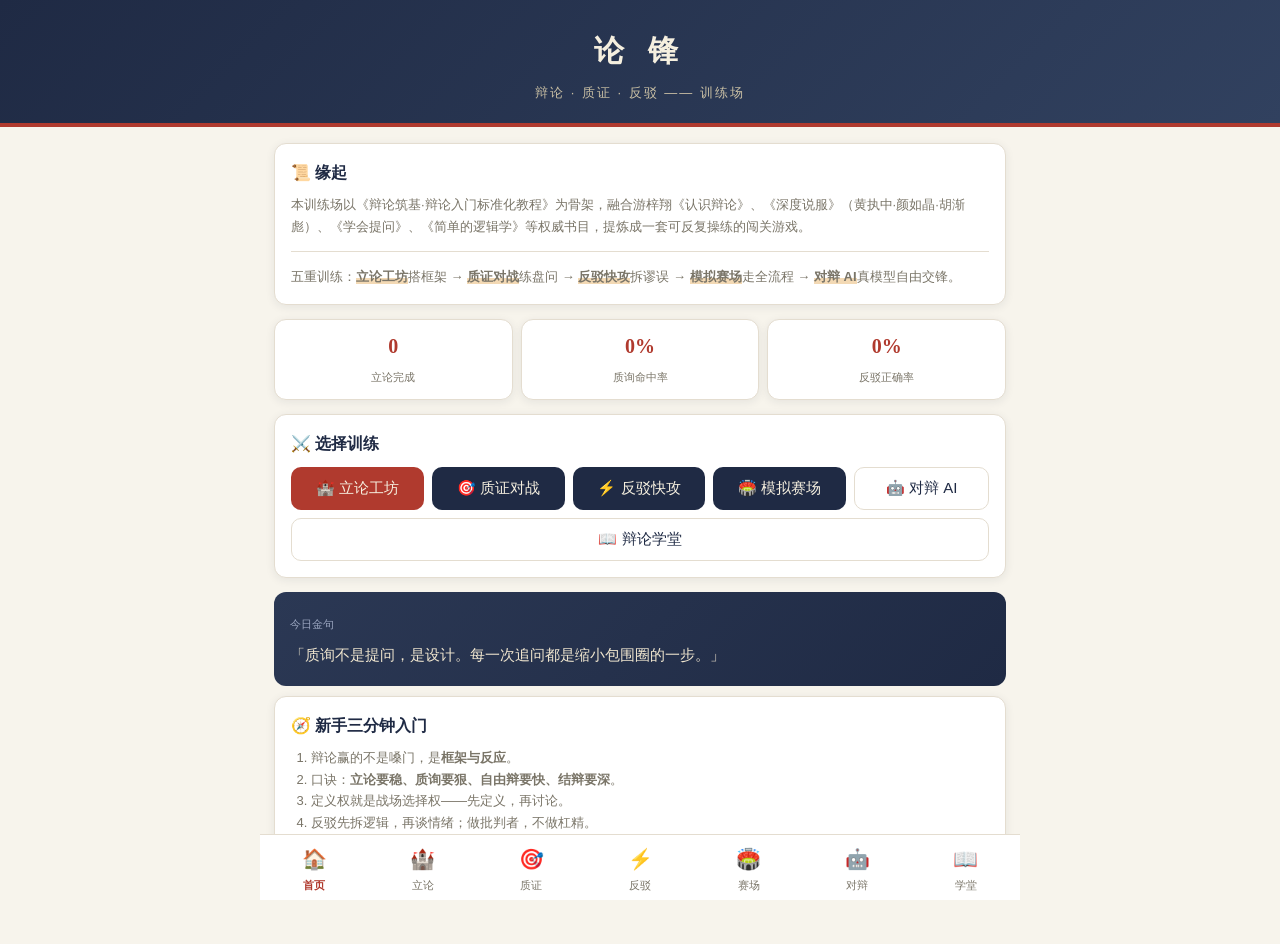
==== debate/index.html @ 3e7d03f4 "add debate training game" ====
<!DOCTYPE html>
<html lang="zh-CN">
<head>
<meta charset="UTF-8">
<meta name="viewport" content="width=device-width, initial-scale=1.0, viewport-fit=cover">
<title>论锋 · 辩论训练游戏</title>
<style>
:root{
  --ink:#1f2a44;        /* 藏青 */
  --cinnabar:#b03a2e;   /* 朱砂 */
  --paper:#f7f4ec;      /* 宣纸 */
  --card:#ffffff;
  --line:#e4ddd0;
  --gold:#a8843c;
  --green:#2e7d5b;
  --muted:#7a7568;
  --shadow:0 2px 10px rgba(31,42,68,.08);
}
*{box-sizing:border-box;margin:0;padding:0;-webkit-tap-highlight-color:transparent}
body{
  font-family:-apple-system,BlinkMacSystemFont,"PingFang SC","Hiragino Sans GB","Microsoft YaHei",sans-serif;
  background:var(--paper);color:var(--ink);line-height:1.65;min-height:100vh;
  padding-bottom:calc(64px + env(safe-area-inset-bottom));
}
header{
  background:linear-gradient(135deg,var(--ink) 0%,#31415f 100%);
  color:#f5efdf;padding:26px 18px 20px;text-align:center;
  border-bottom:4px solid var(--cinnabar);
}
header h1{font-family:"Songti SC","STSong",serif;font-size:30px;letter-spacing:8px;font-weight:700}
header .sub{font-size:13px;color:#c9bfa4;margin-top:6px;letter-spacing:2px}
main{max-width:760px;margin:0 auto;padding:16px 14px}
section{display:none;animation:fade .25s ease}
section.active{display:block}
@keyframes fade{from{opacity:0;transform:translateY(6px)}to{opacity:1;transform:none}}
h2.page-title{font-family:"Songti SC","STSong",serif;font-size:22px;margin:8px 0 4px;display:flex;align-items:center;gap:8px}
h2.page-title::before{content:"";display:inline-block;width:4px;height:20px;background:var(--cinnabar);border-radius:2px}
.page-desc{font-size:13px;color:var(--muted);margin-bottom:14px}
.card{background:var(--card);border:1px solid var(--line);border-radius:12px;padding:16px;margin-bottom:14px;box-shadow:var(--shadow)}
.card h3{font-size:16px;margin-bottom:8px}
.small{font-size:13px;color:var(--muted)}
.tag{display:inline-block;font-size:12px;padding:2px 10px;border-radius:20px;background:#eef1f7;color:var(--ink);margin:2px 4px 2px 0;border:1px solid #dfe3ee}
.tag.red{background:#fdeeea;color:var(--cinnabar);border-color:#f3cfc8}
.tag.gold{background:#faf3e3;color:var(--gold);border-color:#ecdfbc}
.tag.green{background:#e8f4ee;color:var(--green);border-color:#cbe5d8}
button{
  font-family:inherit;font-size:15px;cursor:pointer;border:none;border-radius:10px;
  padding:11px 18px;background:var(--ink);color:#f5efdf;transition:.15s;
}
button:active{transform:scale(.97)}
button.secondary{background:#fff;color:var(--ink);border:1px solid var(--line)}
button.accent{background:var(--cinnabar)}
button.ghost{background:transparent;color:var(--ink);border:1px dashed var(--line)}
button:disabled{opacity:.4;cursor:not-allowed}
.btn-row{display:flex;flex-wrap:wrap;gap:8px;margin-top:10px}
.btn-row button{flex:1;min-width:120px}
/* 底部导航 */
nav{
  position:fixed;bottom:0;left:0;right:0;background:#fff;border-top:1px solid var(--line);
  display:flex;max-width:760px;margin:0 auto;z-index:50;
  padding-bottom:env(safe-area-inset-bottom);
}
nav a{
  flex:1;text-align:center;font-size:11px;color:var(--muted);text-decoration:none;
  padding:8px 0 6px;
}
nav a .ic{font-size:20px;display:block}
nav a.active{color:var(--cinnabar);font-weight:600}
/* 选项按钮（答题） */
.opt{
  display:block;width:100%;text-align:left;background:#fff;border:1px solid var(--line);
  border-radius:10px;padding:12px 14px;margin-bottom:8px;font-size:14px;color:var(--ink);
  font-family:inherit;cursor:pointer;transition:.15s;
}
.opt:active{transform:scale(.98)}
.opt.correct{background:#e8f4ee;border-color:var(--green);color:var(--green);font-weight:600}
.opt.wrong{background:#fdeeea;border-color:var(--cinnabar);color:var(--cinnabar)}
.opt:disabled{cursor:default;opacity:.9}
/* 表单 */
textarea,input[type=text],select{
  width:100%;font-family:inherit;font-size:14px;padding:10px 12px;border:1px solid var(--line);
  border-radius:10px;background:#fff;color:var(--ink);outline:none;resize:vertical;
}
textarea:focus,input:focus,select:focus{border-color:var(--ink)}
.field{margin-bottom:12px}
.field label{display:block;font-size:13px;font-weight:600;margin-bottom:5px}
.field label span{color:var(--muted);font-weight:400;font-size:12px}
/* 步骤指示 */
.steps{display:flex;gap:4px;margin:10px 0 14px}
.steps div{flex:1;height:4px;border-radius:2px;background:var(--line)}
.steps div.done{background:var(--cinnabar)}
/* 对话气泡 */
.speech{border-left:4px solid var(--cinnabar);background:#fdf9f3;padding:12px 14px;border-radius:0 10px 10px 0;margin:10px 0;font-size:14px}
.speech.opponent{border-left-color:var(--ink)}
.speech .who{font-size:12px;color:var(--muted);margin-bottom:4px;font-weight:600}
.feedback{border-radius:10px;padding:12px 14px;margin:10px 0;font-size:14px}
.feedback.good{background:#e8f4ee;border:1px solid #cbe5d8}
.feedback.bad{background:#fdeeea;border:1px solid #f3cfc8}
/* 计分 */
.scorebar{display:flex;gap:8px;margin-bottom:14px}
.scorebar .s{
  flex:1;background:#fff;border:1px solid var(--line);border-radius:12px;text-align:center;
  padding:10px 4px;box-shadow:var(--shadow);
}
.scorebar .s b{display:block;font-size:20px;color:var(--cinnabar);font-family:"Songti SC",serif}
.scorebar .s span{font-size:11px;color:var(--muted)}
/* 计时器 */
.timer{
  font-family:"SF Mono",Menlo,monospace;font-size:46px;text-align:center;color:var(--ink);
  padding:16px 0;letter-spacing:2px;
}
.timer.danger{color:var(--cinnabar);animation:blink 1s infinite}
@keyframes blink{50%{opacity:.45}}
.phase-list .phase{
  display:flex;align-items:center;gap:10px;padding:12px;border:1px solid var(--line);
  border-radius:10px;margin-bottom:8px;background:#fff;
}
.phase-list .phase.now{border-color:var(--cinnabar);background:#fdf5f2}
.phase-list .phase .no{
  width:30px;height:30px;border-radius:50%;background:var(--ink);color:#f5efdf;
  display:flex;align-items:center;justify-content:center;font-size:13px;flex-shrink:0;
}
.phase-list .phase .no.now{background:var(--cinnabar)}
.phase-list .phase .info{flex:1}
.phase-list .phase .info b{font-size:14px;display:block}
.phase-list .phase .info span{font-size:12px;color:var(--muted)}
/* 学堂 */
.toc{display:flex;flex-wrap:wrap;gap:6px;margin-bottom:14px}
.toc button{font-size:12px;padding:7px 12px;background:#fff;color:var(--ink);border:1px solid var(--line);border-radius:20px}
.toc button.on{background:var(--ink);color:#f5efdf;border-color:var(--ink)}
.lesson{display:none}
.lesson.active{display:block}
.lesson h3{
  font-family:"Songti SC",serif;font-size:18px;margin:6px 0 10px;color:var(--ink);
  padding-bottom:6px;border-bottom:2px solid var(--cinnabar);
}
.lesson h4{font-size:15px;margin:14px 0 6px;color:var(--cinnabar)}
.lesson ul,.lesson ol{padding-left:22px;margin:6px 0}
.lesson li{margin-bottom:6px;font-size:14px}
.lesson table{width:100%;border-collapse:collapse;font-size:13px;margin:8px 0}
.lesson th,.lesson td{border:1px solid var(--line);padding:7px 9px;text-align:left;vertical-align:top}
.lesson th{background:#f2efe6;font-weight:600}
.lesson .quote{
  background:#f8f5ec;border-left:4px solid var(--gold);padding:10px 14px;border-radius:0 8px 8px 0;
  font-size:13px;color:#5a5344;margin:8px 0;font-family:"Songti SC",serif;
}
.hl{background:linear-gradient(transparent 62%,#f3d9b4 62%);font-weight:600}
/* 金句卡 */
.gold-card{
  background:linear-gradient(135deg,#2b3854,#1f2a44);color:#f0e6cf;border-radius:12px;
  padding:16px;font-family:"Songti SC",serif;font-size:15px;line-height:1.9;margin:10px 0;
}
.gold-card .src{font-size:11px;color:#9aa5bf;font-family:sans-serif;margin-top:6px}
.check{list-style:none;padding-left:0!important}
.check li{padding-left:26px;position:relative;margin-bottom:8px;font-size:14px}
.check li::before{
  content:"";position:absolute;left:0;top:3px;width:16px;height:16px;border:1.5px solid var(--line);
  border-radius:4px;background:#fff;
}
.check li input{position:absolute;left:0;top:4px;width:16px;height:16px;opacity:0;cursor:pointer}
.check li.checked::before{content:"✓";background:var(--green);border-color:var(--green);color:#fff;
  text-align:center;line-height:16px;font-size:12px}
.divider{height:1px;background:var(--line);margin:14px 0}
.pill-nav{display:flex;gap:8px;flex-wrap:wrap;margin-bottom:12px}
.pill-nav button{font-size:13px;padding:8px 14px;border-radius:20px;background:#fff;color:var(--ink);border:1px solid var(--line)}
.pill-nav button.on{background:var(--cinnabar);color:#fff;border-color:var(--cinnabar)}
.result-hero{text-align:center;padding:18px 0}
.result-hero .big{font-size:40px}
.result-hero h3{font-family:"Songti SC",serif;font-size:20px;margin:6px 0}
</style>
</head>
<body>

<header>
  <h1>论 锋</h1>
  <div class="sub">辩论 · 质证 · 反驳 —— 训练场</div>
</header>

<main>
<!-- ================= 首页 ================= -->
<section id="home" class="active">
  <div class="card">
    <h3>📜 缘起</h3>
    <p class="small">本训练场以《辩论筑基·辩论入门标准化教程》为骨架，融合游梓翔《认识辩论》、《深度说服》（黄执中·颜如晶·胡渐彪）、《学会提问》、《简单的逻辑学》等权威书目，提炼成一套可反复操练的闯关游戏。</p>
    <div class="divider"></div>
    <p class="small">五重训练：<span class="hl">立论工坊</span>搭框架 → <span class="hl">质证对战</span>练盘问 → <span class="hl">反驳快攻</span>拆谬误 → <span class="hl">模拟赛场</span>走全流程 → <span class="hl">对辩 AI</span>真模型自由交锋。</p>
  </div>
  <div class="scorebar" id="homeScores">
    <div class="s"><b id="hs1">0</b><span>立论完成</span></div>
    <div class="s"><b id="hs2">0%</b><span>质询命中率</span></div>
    <div class="s"><b id="hs3">0%</b><span>反驳正确率</span></div>
  </div>
  <div class="card">
    <h3>⚔️ 选择训练</h3>
    <div class="btn-row">
      <button class="accent" onclick="go('forge')">🏰 立论工坊</button>
      <button onclick="go('cross')">🎯 质证对战</button>
      <button onclick="go('flash')">⚡ 反驳快攻</button>
      <button onclick="go('arena')">🏟️ 模拟赛场</button>
      <button class="secondary" onclick="go('ai')">🤖 对辩 AI</button>
      <button class="secondary" onclick="go('school')">📖 辩论学堂</button>
    </div>
  </div>
  <div class="gold-card" id="dailyGolden">
    <div class="src">今日金句</div>
    <div id="goldenText" style="margin-top:6px"></div>
  </div>
  <div class="card">
    <h3>🧭 新手三分钟入门</h3>
    <ol class="small" style="padding-left:20px">
      <li>辩论赢的不是嗓门，是<b>框架与反应</b>。</li>
      <li>口诀：<b>立论要稳、质询要狠、自由辩要快、结辩要深</b>。</li>
      <li>定义权就是战场选择权——先定义，再讨论。</li>
      <li>反驳先拆逻辑，再谈情绪；做批判者，不做杠精。</li>
    </ol>
  </div>
</section>

<!-- ================= 立论工坊 ================= -->
<section id="forge">
  <h2 class="page-title">🏰 立论工坊</h2>
  <p class="page-desc">立论四件套：<b>定义 → 判准 → 论点 → 升华</b>。选一道辩题、一个持方，按提示逐格填写，完成后对照参考立论自评。</p>
  <div id="forgeSelect">
    <div class="card">
      <h3>① 选择辩题</h3>
      <select id="forgeTopic"></select>
    </div>
    <div class="card">
      <h3>② 选择持方</h3>
      <div class="pill-nav" id="forgeSide">
        <button data-s="pro" class="on">正方</button>
        <button data-s="con">反方</button>
      </div>
      <div id="forgeSidePreview" class="small" style="margin-top:8px"></div>
    </div>
    <div class="btn-row"><button class="accent" onclick="forgeStart()">开始搭建立论</button></div>
  </div>
  <div id="forgeWork" style="display:none">
    <div class="steps"><div id="fs1"></div><div id="fs2"></div><div id="fs3"></div><div id="fs4"></div></div>
    <div class="card" id="forgeCard">
      <h3 id="forgeStepTitle"></h3>
      <p class="small" id="forgeStepHint" style="margin-bottom:10px"></p>
      <textarea id="forgeInput" rows="4" placeholder="在此写下你的内容…"></textarea>
      <div class="btn-row">
        <button class="secondary" id="forgePrev" onclick="forgeNav(-1)">上一步</button>
        <button class="accent" id="forgeNext" onclick="forgeNav(1)">下一步</button>
      </div>
    </div>
    <div id="forgeDone" style="display:none">
      <div class="card">
        <h3>✅ 你的完整立论</h3>
        <div id="forgeSummary" style="font-size:14px"></div>
      </div>
      <div class="card">
        <h3>📋 自评清单（勾选即得分）</h3>
        <ul class="check" id="forgeChecklist"></ul>
        <div class="divider"></div>
        <div class="small" id="forgeSelfScore"></div>
      </div>
      <div class="card">
        <h3>📜 参考立论（仅供对照）</h3>
        <div id="forgeRef" style="font-size:14px"></div>
      </div>
      <div class="btn-row">
        <button class="accent" onclick="forgeFinish()">保存成绩</button>
        <button class="secondary" onclick="forgeReset()">再练一道</button>
      </div>
    </div>
  </div>
</section>

<!-- ================= 质证对战 ================= -->
<section id="cross">
  <h2 class="page-title">🎯 质证对战</h2>
  <p class="page-desc">对方辩手将抛出立论点，<b>每个论点都藏有一个真实弱点</b>。你只有选中正确的攻击维度、并写下质询问题，才能逼对方让步。质询五步：设陷阱 → 逼表态 → 抓矛盾 → 缩小包围 → 确认战果。</p>
  <div id="crossSelect">
    <div class="card">
      <h3>① 选择辩题</h3>
      <select id="crossTopic"></select>
    </div>
    <div class="card">
      <h3>② 选择你的持方（对方持相反立场）</h3>
      <div class="pill-nav" id="crossSide">
        <button data-s="pro" class="on">我打正方</button>
        <button data-s="con">我打反方</button>
      </div>
    </div>
    <div class="btn-row"><button class="accent" onclick="crossStart()">开庭质证</button></div>
  </div>
  <div id="crossPlay" style="display:none">
    <div class="scorebar">
      <div class="s"><b id="crossRound">1/2</b><span>回合</span></div>
      <div class="s"><b id="crossHit">0</b><span>命中</span></div>
    </div>
    <div class="card">
      <div class="speech opponent" id="crossOppSpeech"></div>
    </div>
    <div class="card" id="crossAttackCard">
      <h3>你的攻击维度</h3>
      <p class="small" style="margin-bottom:8px">判断该论点真正的软肋在哪里，点击选择：</p>
      <div id="crossOpts"></div>
    </div>
    <div class="card" id="crossWriteCard" style="display:none">
      <h3>✍️ 写下你的质询问题</h3>
      <p class="small" style="margin-bottom:8px" id="crossDimHint"></p>
      <textarea id="crossInput" rows="3" placeholder="例：请问对方辩友，您方的“优先”是和什么比较？……"></textarea>
      <div class="btn-row"><button class="accent" onclick="crossAsk()">发起质询</button></div>
    </div>
    <div id="crossFeedback" style="display:none"></div>
    <div class="btn-row" id="crossNextRow" style="display:none">
      <button class="accent" id="crossNextBtn" onclick="crossNext()">下一回合</button>
    </div>
  </div>
</section>

<!-- ================= 反驳快攻 ================= -->
<section id="flash">
  <h2 class="page-title">⚡ 反驳快攻</h2>
  <p class="page-desc">识别对方发言中的<b>逻辑谬误</b>，选对反驳手段，再写出你的反驳。有效反驳三思路（颜如晶）：先拆逻辑，再做批判者而非杠精，必要时以归谬致胜。</p>
  <div id="flashPlay">
    <div class="scorebar">
      <div class="s"><b id="flashIdx">1</b><span>题号</span></div>
      <div class="s"><b id="flashRight">0</b><span>正确</span></div>
    </div>
    <div class="card">
      <div class="speech opponent" id="flashSpeech"></div>
    </div>
    <div class="card">
      <h3>选出最锋利的反驳手段</h3>
      <div id="flashOpts"></div>
    </div>
    <div class="card" id="flashWriteCard" style="display:none">
      <h3>✍️ 写出你的反驳</h3>
      <textarea id="flashInput" rows="3" placeholder="按你选的手段，组织一句反驳……"></textarea>
      <div class="btn-row"><button class="accent" onclick="flashSubmit()">亮剑</button></div>
    </div>
    <div id="flashFeedback" style="display:none"></div>
    <div class="btn-row" id="flashNextRow" style="display:none">
      <button class="accent" onclick="flashNext()">下一题</button>
    </div>
  </div>
</section>

<!-- ================= 模拟赛场 ================= -->
<section id="arena">
  <h2 class="page-title">🏟️ 模拟赛场</h2>
  <p class="page-desc">走一遍完整赛制。每个环节都有计时器与要点卡——<b>对着手机开口说出来</b>，比默写有效十倍。</p>
  <div id="arenaSelect">
    <div class="card">
      <h3>① 选择辩题</h3>
      <select id="arenaTopic"></select>
    </div>
    <div class="card">
      <h3>② 选择持方</h3>
      <div class="pill-nav" id="arenaSide">
        <button data-s="pro" class="on">正方</button>
        <button data-s="con">反方</button>
      </div>
      <div id="arenaPreview" class="small" style="margin-top:8px"></div>
    </div>
    <div class="btn-row"><button class="accent" onclick="arenaStart()">开赛</button></div>
  </div>
  <div id="arenaPlay" style="display:none">
    <div class="card">
      <div class="timer" id="arenaTimer">03:00</div>
      <div class="btn-row">
        <button class="accent" id="arenaToggle" onclick="arenaToggle()">开始</button>
        <button class="secondary" onclick="arenaReset()">重置</button>
      </div>
    </div>
    <div class="card phase-list" id="arenaPhases"></div>
    <div class="card" id="arenaGuide">
      <h3 id="arenaGuideTitle"></h3>
      <div id="arenaGuideBody" style="font-size:14px"></div>
      <div class="divider"></div>
      <ul class="check" id="arenaChecklist"></ul>
    </div>
  </div>
</section>

<!-- ================= 对辩 AI ================= -->
<section id="ai">
  <h2 class="page-title">🤖 对辩 AI</h2>
  <p class="page-desc">接入真模型，与 AI 辩手自由交锋、互质互证。API Key 仅保存在你手机浏览器的本地存储中，不经过任何第三方服务器。</p>
  <div class="card">
    <h3>⚙️ 模型配置（OpenAI 兼容接口）</h3>
    <div class="field"><label>服务商预设</label><select id="aiPreset"></select></div>
    <div class="field"><label>API 地址</label><input type="text" id="aiBase" placeholder="https://api.deepseek.com/v1"></div>
    <div class="field"><label>模型名</label><input type="text" id="aiModel"></div>
    <div class="field"><label>API Key <span>（仅存本机浏览器）</span></label><input type="password" id="aiKey" placeholder="sk-..."></div>
    <div class="btn-row"><button class="accent" onclick="aiSaveCfg()">保存配置</button><span id="aiCfgStatus" class="small" style="align-self:center"></span></div>
  </div>
  <div class="card">
    <h3>⚖️ 对辩设置</h3>
    <div class="field"><label>辩题</label><select id="aiTopic"></select><input type="text" id="aiCustomTopic" placeholder="或输入自定义辩题（正方 / 反方）" style="margin-top:8px"></div>
    <div class="field"><label>你的持方</label>
      <div class="pill-nav" id="aiSide"><button data-s="pro" class="on">我打正方</button><button data-s="con">我打反方</button></div>
    </div>
    <div class="field"><label>训练模式</label>
      <div class="pill-nav" id="aiMode">
        <button data-s="debate" class="on">自由对辩</button>
        <button data-s="zhixunMe">AI 质询我</button>
        <button data-s="zhixunAi">我质询 AI</button>
        <button data-s="judge">AI 评委复盘</button>
      </div>
    </div>
    <div class="btn-row"><button class="accent" onclick="aiOpen()">开始</button><button class="secondary" onclick="aiClear()">清空对话</button></div>
  </div>
  <div class="card" id="aiChatCard" style="display:none">
    <div id="aiChat" style="max-height:60vh;overflow-y:auto"></div>
    <div class="divider"></div>
    <textarea id="aiInput" rows="3" placeholder="发言……（自由辩：短句交锋；被质询：是/不是+一句话）"></textarea>
    <div class="btn-row">
      <button class="accent" id="aiSendBtn" onclick="aiSend()">发言</button>
      <button class="ghost" onclick="aiJudge()">请评委复盘</button>
    </div>
    <p class="small" id="aiStatus" style="white-space:pre-wrap;margin-top:8px"></p>
  </div>
</section>

<!-- ================= 辩论学堂 ================= -->
<section id="school">
  <h2 class="page-title">📖 辩论学堂</h2>
  <p class="page-desc">教程与书目提炼的规则、技巧与语言。点击目录跳转，支持关键词筛选。</p>
  <input type="text" id="schoolSearch" placeholder="🔍 搜索：判准 / 归谬 / 质询……" oninput="schoolFilter()">
  <div class="toc" id="schoolToc"></div>
  <div id="schoolBody"></div>
  <div class="card">
    <h3>📚 延伸书单</h3>
    <ul class="small" style="padding-left:20px">
      <li>游梓翔《认识辩论》——辩题分类、举证反驳、论证攻防的体系教科书</li>
      <li>梁秋阳《深度说服》——立论思维、反驳三思路、质询 1-3-5 法则</li>
      <li>布朗 &amp; 基利《学会提问》——批判性思维与提问技术</li>
      <li>麦克伦尼《简单的逻辑学》——论证结构与非逻辑思维形式</li>
      <li>《狮城舌战》《满座衣冠似雪》——实战辩词与辩手文集</li>
    </ul>
  </div>
</section>
</main>

<nav>
  <a href="#" data-page="home" class="active"><span class="ic">🏠</span>首页</a>
  <a href="#" data-page="forge"><span class="ic">🏰</span>立论</a>
  <a href="#" data-page="cross"><span class="ic">🎯</span>质证</a>
  <a href="#" data-page="flash"><span class="ic">⚡</span>反驳</a>
  <a href="#" data-page="arena"><span class="ic">🏟️</span>赛场</a>
  <a href="#" data-page="ai"><span class="ic">🤖</span>对辩</a>
  <a href="#" data-page="school"><span class="ic">📖</span>学堂</a>
</nav>

<script>
/* =====================================================
   数据层：辩题库（立论参考 + 质证弱点）
===================================================== */
const TOPICS = [
{
  id:"wangbao", title:"网络暴力应当 / 不应当优先刑事打击",
  pro:{
    def:"“网络暴力”指以网络为载体，针对特定个体的持续性侮辱、诽谤、人肉搜索与威胁行为；“优先刑事打击”指在治理手段的排序中，将刑事责任作为首要威慑，而非仅靠平台自治。",
    standard:"是否更有利于在最大程度上保护公民人格权益、及时止争并维护网络空间秩序",
    points:[
      {t:"刑事打击威慑最强：只有真正入刑，才能切断“网暴即流量、流量即收益”的激励结构，从源头遏制施暴冲动。",
       weak:"logic", concede:"……您方问到点子上了。单讲“威慑最强”确实跳跃了：我们承认，威慑成立还需要“被抓概率”这个中间变量配合，单靠刑罚本身不足以完全切断激励。",
       defense:"威慑理论本身就是刑罚学常识，还需要证明什么？", 
       analysis:"该论点的逻辑链是“入刑→威慑→切断激励”，中间缺了“发现率、查处率”等环节。拆逻辑问“威慑的成立条件是什么”，就能逼出缺口。"},
      {t:"平台自治与民事手段救济慢、成本高，受害者等不起；刑事程序才是唯一能快速止损的公力救济。",
       weak:"evidence", concede:"这个我们承认有讨论空间——关于各类救济渠道的平均止损时长，您方若能给出数据，我方需要修正“唯一快速”这个表述。",
       defense:"常识都知道打官司慢，这还要证据？",
       analysis:"“民事救济慢、刑事快”是一个经验断言，却拿不出周期对比数据。用“请给出数据”式质询即可命中。"}
    ],
    golden:"法不向不法让步，网络不是法外之地——当键盘成为凶器，刑法必须成为盾牌。"
  },
  con:{
    def:"“优先刑事打击”意味着把刑事手段置于治理序列首位；而我方主张，网暴治理的主战场在平台预防与事前拦截，刑事追责是最后手段而非优先选项。",
    standard:"是否更有利于在伤害发生前预防网暴，并避免刑法滥用误伤正常表达",
    points:[
      {t:"刑罚是事后追责，网暴伤害在判决前早已发生；“优先”应给预防——平台实名与拦截前置，才能防患于未然。",
       weak:"standard", concede:"好，我方承认“优先”的定义之争是本案关键：如果优先指资源排序而非时间顺序，我方需要重新组织论证。",
       defense:"预防当然重要，但这跟要不要刑事打击有什么关系？",
       analysis:"正反双方对“优先”的定义不同会导致整个战场偏移。质疑对方的判准——“你用‘时间先后’还是‘资源排序’比较利弊？”——是拆判准的典范。"},
      {t:"刑事打击门槛高、认定难，大量网暴根本够不上犯罪标准；把资源押在刑法上，会造成“打击少数、放走多数”的错位。",
       weak:"evidence", concede:"这一点我方确实需要让步：够不上刑事标准的网暴占比，我方目前只能给出估计而非权威统计。",
       defense:"多数网暴明显恶劣，够不够标准一目了然。",
       analysis:"该论点建立在“多数网暴达不到刑事门槛”这个未证成的比例判断上，追问数据来源即可命中。"}
    ],
    golden:"刑不可知则威不可测？不——刑之滥用，恰是寒蝉之始。刑法应是最后的盾，而非最前的矛。"
  }
},
{
  id:"aiflow", title:"AI 生成内容应当 / 不应当受著作权保护",
  pro:{
    def:"“AI生成内容”指人在提示词选择、参数调整、结果筛选中付出智力投入后由AI产出的表达成果；“受著作权保护”指获得与作品同等的权利地位。",
    standard:"是否更有利于激励创作投入与文化产业的持续繁荣",
    points:[
      {t:"AI只是画笔的升级：提示词设计、反复调试与筛选体现了人的独创性智力投入，符合“智力成果”要件，理应保护。",
       weak:"logic", concede:"您方追问得对——“投入智力”不等于“投入产生了独创性表达”，这两者之间我方的推导确实存在跳跃。",
       defense:"人用了AI就是人的创作，这还需要论证？",
       analysis:"“人付出了劳动→成果具有独创性”是典型的逻辑跳跃（诉诸辛劳理论早被裁判否定）。追问“劳动能否直接等同于独创性表达”即可命中。"},
      {t:"若不保护，AI创作将陷入“无人拥有权利→无人愿意投资→产业萎缩”的恶性循环，损害的是整个内容产业。",
       weak:"evidence", concede:"关于“不保护导致投资萎缩”的行业实证，我方目前只有趋势性判断，缺乏量化研究支撑。",
       defense:"没有保护谁还创作？这是不言自明的。",
       analysis:"恶性循环是预测性论断，需要行业数据或至少可类比的先例（如数据库权争议）支撑。要数据即命中。"}
    ],
    golden:"从石雕到油彩再到像素，工具每一次革命都曾被质疑“不算创作”——今天轮到AI，历史将再次给出答案。"
  },
  con:{
    def:"著作权保护的客体是“人的独创性表达”。AI生成内容是算法对海量训练数据的概率重组，缺乏人类作者的人格投射，不应纳入保护。",
    standard:"是否更有利于维护著作权制度“保护人类创造”的立法本意与权利体系的稳定性",
    points:[
      {t:"著作权以人格与独创性为根基，AI产出是概率重组而非人格表达，赋予著作权等于掏空制度根基。",
       weak:"def", concede:"如果独创性判定不要求“人格投射”而只看客观表达效果，我方这个论点确实需要重构。",
       defense:"AI当然没有人格，所以结论显然成立。",
       analysis:"论点成立依赖“独创性必须包含人格投射”这一对核心概念的单方定义。拆定义——问“独创性的法定判断标准是否包含人格要素”——即可命中。"},
      {t:"保护AI内容将造成海量低质量产出涌入版权池，抬高检索与授权成本，反而伤害人类创作者。",
       weak:"logic", concede:"“大量涌入”到“伤害创作者”之间，我方承认缺少对版权市场消化能力的中间论证。",
       defense:"垃圾多了当然挤占好作品的空间。",
       analysis:"从“数量激增”推“损害生态”缺少市场机制层面的中间环节，属滑坡式论证，追问传导链条即可命中。"}
    ],
    golden:"著作权守护的是人类的心跳与思想，不是机器吐出的概率之影。"
  }
},
{
  id:"renzui", title:"认罪认罚从宽制度利大于弊 / 弊大于利",
  pro:{
    def:"认罪认罚从宽指犯罪嫌疑人自愿如实供述、接受处罚，从而获得程序从简与实体从宽的制度安排；“利弊”比较以司法整体效果为准。",
    standard:"是否更有利于实现司法效率、公正与人权保障的平衡",
    points:[
      {t:"案多人少是司法常态，认罪认罚以协商分流大量简单案件，让司法资源集中于疑难案件，整体正义反而提升。",
       weak:"logic", concede:"“效率提升”到“整体正义提升”之间确实有断层——如果错案率上升，效率再高也谈不上正义，这一点我方需要补充论证。",
       defense:"分流案件当然让法官更从容，结论自然成立。",
       analysis:"效率与正义之间需要“质量不因提速而下降”这个隐含前提。追问“效率红利如何保证不转化为错案”即可命中。"},
      {t:"从宽激励给了被告人一条低对抗、低风险的出路，减少漫长诉讼对当事双方的消耗，本身就是人权保障的进步。",
       weak:"evidence", concede:"关于“被告人真实自愿比例”的实证数据，我方掌握的调研样本有限，确实不足以完全支撑“本身就是进步”的全称判断。",
       defense:"制度设计上允许反悔，自愿性当然有保障。",
       analysis:"“制度允许反悔”不等于“实践中自愿”，需要引用自愿性审查的实证研究或无罪辩护率数据。追问实证即命中。"}
    ],
    golden:"正义不应迟到，也不应昂贵——协商性司法让公正在快与慢之间找到第三条路。"
  },
  con:{
    def:"认罪认罚从宽在实践中已从“可以从宽”滑向“量化从宽承诺”，辩方谈判空间被压缩；“弊大于利”着眼于其对辩护权与司法中立的侵蚀。",
    standard:"是否更有利于坚守程序正义底线与防止错案",
    points:[
      {t:"检察官既控诉又给出量刑承诺，控审职能隐性合流，法官被具结书“绑架”，审判独立被架空。",
       weak:"def", concede:"若将具结书理解为“量刑建议”而非“量刑承诺”，且法院调整率足够高，我方“架空”的表述确实过重。",
       defense:"检察院本来就有量刑建议权，何来架空？",
       analysis:"论点依赖把“量刑建议”扩大定义为“量刑承诺”。拆定义——区分建议与承诺、追问法院采纳率与调整率——即可命中。"},
      {t:"“从宽”幅度不透明、法官说理义务弱化，无辜者可能因惧怕“不认罪则重判”而被迫认罪，酿成错案。",
       weak:"evidence", concede:"“无辜者被迫认罪”的系统性证据，我国公开研究中确实稀少，我方多以域外辩诉交易的教训作类比——承认这是类比论证而非本土实证。",
       defense:"无枉认罪的案例时有曝光，足以说明问题。",
       analysis:"以个案或域外经验支撑本土制度判断，属证据不充分。追问“有无本土系统性数据”即可命中。"}
    ],
    golden:"程序正义是看得见的正义——当认罪变成谈判桌上的筹码，我们要问：被省略的程序，省掉了什么？"
  }
},
{
  id:"suipian", title:"碎片化学习利大于弊 / 弊大于利",
  pro:{
    def:"碎片化学习指利用通勤、排队等零散时间，以短视频、音频课、知识卡片等为载体进行的即时性学习；“利弊”看其对普通人学习总量与习惯的影响。",
    standard:"是否更有利于降低学习门槛、扩大全民学习的总收益",
    points:[
      {t:"碎片化学习让“没时间”不再是借口，把原本浪费的零散时间转化为学习时间，总学习量显著增加。",
       weak:"logic", concede:"“时间利用率提高”不等于“学习效果提高”——若碎片内容遗忘率高，总量增加也可能是无效增加，这一点我方承认需要补充论证。",
       defense:"多学总比不学好，这难道不是显然的？",
       analysis:"从“学习时长增加”到“学习收益增加”缺少“留存率/体系性”的中间环节。追问“记住多少、能否迁移”即可命中。"},
      {t:"碎片化是通往体系化的入口：轻量内容激发兴趣，再引导用户进入深度学习，是学习金字塔的底部基座。",
       weak:"evidence", concede:"“从碎片入口到深度学习”的转化率数据，目前行业的公开研究确实不充分，我方以部分平台报告佐证，承认其非权威。",
       defense:"兴趣是最好的老师，入口论不证自明。",
       analysis:"“入口→转化→体系化”是三段预测链，需要留存与转化数据。要数据即命中。"}
    ],
    golden:"涓滴入海——每个五分钟的积累，都是普通人为自己抢来的成长。"
  },
  con:{
    def:"碎片化学习的本质特征是知识的切割与被动推送；“弊大于利”指其系统性塑造了浅思考的认知习惯。",
    standard:"是否更有利于培养深度理解与可迁移的真知",
    points:[
      {t:"碎片化内容以“爽点”为设计目标，驯化的是即时满足的注意力模式，长期损害深度思考能力。",
       weak:"def", concede:"如果只把“用零散时间学习”算作碎片化学习、而排除算法推送这一特征，我方对“驯化注意力”的批评确实打不出去。",
       defense:"碎片学习当然是碎片化内容，这难道有歧义？",
       analysis:"论点成立依赖把“碎片化学习”定义为“被算法切割的被动消费”。拆定义——区分“主动利用零散时间”与“被动接受切割内容”——即可命中。"},
      {t:"知识卡片制造“我学过了”的错觉，收藏代替了消化，点赞代替了思考，是典型的认知伪满足。",
       weak:"logic", concede:"“收藏行为”到“伪满足心理”之间，我方确实缺乏心理学实验的直接支撑，更多依赖对现象的推断。",
       defense:"收藏了不看不是常识吗？",
       analysis:"“收藏≠学习”是常识，但“收藏→错觉→排斥深度学习”的因果链需要实证。追问链条证据即可命中。"}
    ],
    golden:"碎片填不满深渊——用五分钟的知识，对抗不了需要五年抵达的问题。"
  }
},
{
  id:"sixing", title:"死刑应当 / 不应当废除",
  pro:{
    def:"“废除死刑”指在立法上取消死刑作为法定刑，以终身监禁等刑罚替代；“应当废除”是对现代法治文明方向的规范性主张。",
    standard:"是否更有利于彰显生命权至上、防止不可逆错案并符合世界刑罚发展趋势",
    points:[
      {t:"生命权是最高位阶的权利，国家不应以制度化的方式剥夺生命；刑罚的正当性止步于终身自由刑。",
       weak:"logic", concede:"“生命权最高位阶”推不出“一切情形下均不得剥夺”——若承认正当防卫中致死的正当性，我方的前提与结论之间确有张力。",
       defense:"生命权当然至高无上，结论显然。",
       analysis:"从“生命权至上”到“国家一律不得死刑”存在中间缺环（如何处理极端恶性犯罪与民众正义感）。追问例外情形即可命中。"},
      {t:"错案不可逆：聂树斌、呼格吉勒图……凡死刑皆有误判概率，废除死刑是给司法错误留一条退路。",
       weak:"evidence", concede:"“误判概率”在不同罪名、不同证据结构下差异极大，我方以极少数冤案推广到全部死刑判决，承认存在以偏概全的风险。",
       defense:"冤案铁证如山，还用统计吗？",
       analysis:"用个别冤案推断系统性风险，属以偏概全。追问“整体误判率与证据标准的关系”即可命中。"}
    ],
    golden:"如果我们必须承认法官是人、证据会说谎，那么唯一不可撤销的刑罚，就不该出现在法典里。"
  },
  con:{
    def:"“不应当废除”主张对罪行极其严重者保留死刑，以实现罪刑均衡与一般预防；废除与否应以本国治安与民意为语境。",
    standard:"是否更有利于实现罪刑相适应与一般预防效果",
    points:[
      {t:"对蓄意杀人等极端罪行，死刑是罪刑均衡的唯一兑现；废除死刑意味着等价报应的断裂，动摇民众法感情。",
       weak:"standard", concede:"如果判准不采“民意法感情”而采“人权基准”，我方确实需要换一套论证——判准之争我方认输一半。",
       defense:"杀人偿命天经地义，判准不言自明。",
       analysis:"论点建立在“罪刑均衡=等价报应”的判准上。质疑判准——问“刑罚目的究竟是报应还是预防”——即可命中。"},
      {t:"实证研究显示死刑对预谋性重罪具有一般威慑力，废死将提高潜在犯罪人的冒险收益。",
       weak:"evidence", concede:"关于死刑威慑力的实证，学界长期存在“威慑效应不显著”的对立研究，我方承认单方面引用存疑。",
       defense:"死刑当然有威慑力，常识而已。",
       analysis:"死刑威慑力是犯罪学界著名争议（Ehrlich 与后续研究的反复辩论），单方断言即证据硬伤。要求出示对立研究即可命中。"}
    ],
    golden:"死刑存废不是文明的标签，而是社会能否给出替代正义的考卷——在答卷完成之前，仓促交卷是另一种傲慢。"
  }
},
{
  id:"lvshi", title:"律师应当 / 不应当为“确有其罪”的当事人全力辩护",
  pro:{
    def:"“全力辩护”指在法律与职业伦理许可范围内穷尽辩护手段；“确有其罪”指在多数证据下其行为构成犯罪，但仍未经终审裁判确认。",
    standard:"是否更有利于维护程序正义与整体法治的长期运转",
    points:[
      {t:"辩护权是每个人的权利而非“好人特权”，对抗式审判靠双方全力以赴才能逼近真相，律师全力辩护是对法治的整体投资。",
       weak:"def", concede:"如果把“全力”限定为程序性辩护与量刑辩护、而不包括对抗证据本身，我方“整体投资”的论证确实需要收缩。",
       defense:"全力就是法律允许范围内不留余力，这有歧义吗？",
       analysis:"论点成立依赖把“全力”扩张到“对抗控方证据”的边界。拆定义——追问“全力是否包含对确凿证据的无理缠讼”——即可命中。"},
      {t:"无罪推定之下“确有其罪”只是控方的判断，冤案史证明这一判断会错，律师的怀疑本身就是制度纠错装置。",
       weak:"evidence", concede:"冤案在全部刑事判决中的比例，公开研究确实有限，我方以个别重大冤案说明系统性问题，承认存在以偏概全的风险。",
       defense:"聂树斌们还不够吗？",
       analysis:"用少数极端冤案支撑“控方判断经常出错”的全称判断，属证据不充分。追问冤案发生率与证据标准的关系即可命中。"}
    ],
    golden:"律师辩护的从来不是罪行，而是“指控必须经得起检验”这条法治的底线。"
  },
  con:{
    def:"“全力辩护”若指不惜手段将明知有罪者脱罪，则应受职业伦理约束；我方主张辩护的边界在法律与诚信，而非“不择手段”。",
    standard:"是否更有利于守住司法诚信与辩护制度的正当性根基",
    points:[
      {t:"若“全力”包含伪造证据、诱导翻供、拖延诉讼等手段，辩护将异化为对司法诚信的侵蚀，最终反噬所有被告人的辩护权。",
       weak:"def", concede:"如果“全力”只指合法手段的充分使用，我方对“侵蚀诚信”的批评确实失去了靶子——这个概念的界分是本案关键。",
       defense:"全力辩护当然是穷尽一切手段，这难道不是常识？",
       analysis:"反方论点建立在对“全力”的扩大解释上。拆定义——区分“合法穷尽”与“不择手段”——即可瓦解攻击。"},
      {t:"为确证罪犯做全案无罪辩护会无谓消耗司法资源、二次伤害被害人，辩护重心应在量刑与程序救济。",
       weak:"std", concede:"若判准不采“司法资源消耗”而采“当事人权利最大化”，我方确实需要重新组织论证——判准之争我方让出一步。",
       defense:"浪费司法资源当然是坏事，标准不言自明。",
       analysis:"论点建立在“资源消耗优先”的判准上。质疑判准——“辩护制度的目的是什么”——即可命中。"}
    ],
    golden:"真正的辩护艺术，是在诚信的边界内把法律用到极致——而不是把边界撞碎。"
  }
},
{
  id:"shashu", title:"大数据“杀熟”应当立法禁止 / 应当依靠市场自律",
  pro:{
    def:"“杀熟”指平台利用用户画像，对老客户或高粘性用户收取高于新客的价格；“立法禁止”指以法律明文禁止价格歧视性算法。",
    standard:"是否更有利于保护消费者公平交易权并矫正平台激励",
    points:[
      {t:"个体对算法定价无从察觉、举证困难，市场自律在信息不对称面前结构性失灵，唯有立法能矫正。",
       weak:"logic", concede:"“自律失灵”不必然推出“立法禁止”——行业规范、监管约谈、集体诉讼等替代手段我方确实未逐一排除。",
       defense:"信息不对称下消费者当然无能为力，只能靠法律。",
       analysis:"从“市场失灵”到“必须立法禁止”跳过了替代方案的比较。追问“还有哪些矫正手段、为何都不够”即可命中。"},
      {t:"公平交易权是法定权利，立法是权利兑现的必要成本，且统一执法的成本远低于亿万消费者各自维权的成本。",
       weak:"evidence", concede:"关于执法成本与个体维权成本的对比，我方只有方向性判断，缺乏量化研究支撑。",
       defense:"这还用算吗？法律一旦出台当然一劳永逸。",
       analysis:"“统一执法成本更低”是需要数据的经验断言（执法覆盖率、查处率）。要数据即可命中。"}
    ],
    golden:"算法可以比人更懂你，但不能比法律更敢于欺负你。"
  },
  con:{
    def:"“依靠市场自律”指以竞争压力、平台声誉与行业规范为主要矫正机制，法律仅兜底重大侵权；“禁止”指对差异化定价一刀切取缔。",
    standard:"是否更有利于在矫正乱象的同时保留算法定价的正功能",
    points:[
      {t:"精准定价与差异化补贴一体两面，一刀切禁止会误伤新客优惠、会员折扣等正当机制，立法成本高于收益。",
       weak:"def", concede:"若立法只禁止“基于用户画像的价格歧视”而明确保留“基于成本与活动的优惠”，我方对“误伤”的批评确实打不中——界分是关键。",
       defense:"杀熟和差异化定价当然是一回事。",
       analysis:"论点依赖把“杀熟”与“一切差异化定价”混同。拆定义——区分“画像歧视”与“成本/活动差异”——即可命中。"},
      {t:"竞争与舆论曝光是更快的矫正器：平台惧怕流失用户，已有企业因杀熟舆情主动整改，监管应保持谦抑。",
       weak:"evidence", concede:"“舆情整改”能否成为普遍机制，我方只有个案，缺乏系统性数据——承认这是归纳不充分。",
       defense:"用户用脚投票的力量还不明显吗？",
       analysis:"以个别整改案例推断市场自纠的普遍有效性，属证据不充分。追问数据即可命中。"}
    ],
    golden:"好监管是让市场长出骨头，而不是给市场戴上镣铐。"
  }
},
{
  id:"qiling", title:"校园欺凌治理应当以教育感化为主 / 以惩戒威慑为主",
  pro:{
    def:"“教育感化为主”指以心理干预、关系修复、家校协同为核心手段；“惩戒威慑”指以处分、训诫乃至司法介入为主要手段。",
    standard:"是否更有利于从根本上减少欺凌行为并保护受害者",
    points:[
      {t:"欺凌者多为未成年人，人格尚可塑，过度惩戒的标签效应会固化攻击性，教育才能斩断欺凌的心理根源。",
       weak:"evidence", concede:"“标签效应”在校园欺凌场景中的实证强度，我方掌握的本土研究确实有限，多以西方犯罪标签理论类比。",
       defense:"标签化未成年人的危害是心理学常识。",
       analysis:"以域外理论支撑本土制度判断，需本土实证。追问数据即可命中。"},
      {t:"欺凌是关系与环境问题，孤立的个案惩戒不改变土壤，只有教育感化能重建班级生态，实现治本。",
       weak:"logic", concede:"“治本”与“止损”是两个目标——教育见效慢，在被欺凌者持续受害的当下，我方承认“治本”无法替代“止损”。",
       defense:"治本当然优于治标，这还需要论证？",
       analysis:"“治本优先”预设了受害者能等到“本”被治好。追问“当下的受害者怎么办”即可命中。"}
    ],
    golden:"我们惩罚的是行为，拯救的是人——教育的边界，就是文明的边界。"
  },
  con:{
    def:"“惩戒威慑为主”指对欺凌行为设定明确、确定、及时的行为后果，使欺凌成本高于收益；“惩戒”指正当处分与训诫，不含体罚。",
    standard:"是否更有利于即时保护受害者并形成有效的行为矫正",
    points:[
      {t:"无后果的欺凌会持续升级，威慑是当下唯一的止损装置；被欺凌者等不起一场漫长的感化教育。",
       weak:"def", concede:"若把“惩戒”界定为适度的处分而非排斥教育手段，我方“教育等不起”的对比确实弱化——二者可以并用，之争在于谁为主。",
       defense:"惩戒当然不是体罚，这有歧义吗？",
       analysis:"论点依赖把“惩戒为主”限定为“不含教育的即时处分”。拆定义——澄清“为主”是否排斥并用——即可命中。"},
      {t:"受害者对正义的制度性回应有强需求，处理结果的确定性直接关系其安全感与对制度的信任，威慑必须前置。",
       weak:"std", concede:"如果判准不采“受害者安全感”而采“长期行为矫正率”，我方需要重新比较——判准之争我方退让。",
       defense:"给受害者公道，这还需要讨论标准？",
       analysis:"论点建立在“安全感优先”的判准上。质疑判准——“治理目标是止损还是矫正”——即可命中。"}
    ],
    golden:"迟来的感化救不了正在流血的少年——确定而及时的后果，才是校园里最早亮起的灯。"
  }
},
{
  id:"fangchenmi", title:"未成年人短视频防沉迷应当强制 / 应当引导",
  pro:{
    def:"“强制”指由平台对未成年人账号实施强制时长限制、时段禁用与内容过滤；“引导”指以家庭教育、媒介素养教育为主的柔性方式。",
    standard:"是否更有利于切实降低未成年人短视频沉迷及其损害",
    points:[
      {t:"未成年人自控功能尚未发育成熟，指望自制力对抗推荐算法是让羊群自己筑篱，强制切断是唯一有效的物理隔离。",
       weak:"logic", concede:"“有效”与“唯一有效”之间有距离——若引导加家庭监管能达到相近效果，我方“唯一”的表述需要退让。",
       defense:"自控力不足当然只能强制，这还有疑问？",
       analysis:"从“自控不足”到“强制是唯一手段”跳过了对引导效果的排除论证。追问“引导方案为何无效”即可命中。"},
      {t:"推荐算法以时长为商业目标，平台的逐利本性决定了引导机制会被设计得形同虚设，唯有外部强制可信。",
       weak:"evidence", concede:"关于“防沉迷机制形同虚设”的系统性证据，我方多以媒体调查佐证，缺乏权威统计，承认证据强度有限。",
       defense:"平台逐利是常识，引导当然是空话。",
       analysis:"以媒体个案调查支撑全称判断，证据不充分。要求权威数据即可命中。"}
    ],
    golden:"在算法与多巴胺的围猎场里，给孩子立栏杆不是限制自由，而是文明对幼者的基本礼让。"
  },
  con:{
    def:"“引导”指以家庭约定、媒介素养教育、内容分级与正向激励为主，帮助孩子建立自主管理能力；强制仅作最后兜底。",
    standard:"是否更有利于培养长期自控力并避免手段的负作用",
    points:[
      {t:"强制手段易催生规避（借号、换设备）与亲子对抗，一刀切切断还误伤学习类内容，负作用可能大于收益。",
       weak:"evidence", concede:"“规避行为与亲子冲突的发生率”缺乏系统数据，我方以现象观察为主，承认需要实证支撑。",
       defense:"孩子找借口绕过限制不是很常见吗？",
       analysis:"以日常观察支撑发生率判断，证据不充分。要数据即可命中。"},
      {t:"沉迷的根源在家庭教育缺位与生活内容匮乏，外部强制不改变根源；自主管理能力只能靠引导养成，这才是终身受益的解。",
       weak:"def", concede:"若把“强制”理解为“与引导并行的兜底工具”而非唯一手段，我方“外部强制不改变根源”的说法确实需要修正。",
       defense:"强制怎么管得了根源问题？",
       analysis:"论点依赖把强制界定为“排斥家庭引导的单一手段”。拆定义——澄清工具与手段的关系——即可命中。"}
    ],
    golden:"我们今天替孩子关掉手机，不如教会孩子关掉心里的开关——前者管一时，后者管一生。"
  }
},
{
  id:"liangxing", title:"人工智能量刑辅助应当 / 不应当引入刑事司法",
  pro:{
    def:"“量刑辅助”指以算法对类案量刑提供参考区间与偏离预警，最终决定权仍在法官，属人机协同而非机器裁判。",
    standard:"是否更有利于实现量刑公正与司法效率的平衡",
    points:[
      {t:"量刑辅助能统一量刑尺度，压缩“同案不同判”与情绪化量刑的空间，让公正以可核验的方式呈现。",
       weak:"std", concede:"若判准不采“一致性”而采“个案公正”，我方确实要退一步——一致性只是公正的近似，个案裁量才指向公正本身。",
       defense:"同案同判是公正的基本要求，这有错吗？",
       analysis:"论点把“量刑一致”默认为“量刑公正”。质疑判准——一致性与个案裁量的关系——即可命中。"},
      {t:"辅助定位决定了风险可控：法官保留最终决定权，算法只提供参考与预警，人机协同优于纯人工经验。",
       weak:"def", concede:"若实证显示法官对系统建议的依赖度极高（自动化偏见），“辅助”与“决定”的实际界线确实会模糊——这一点我方需要补充数据。",
       defense:"决定权在法官手里，风险当然可控。",
       analysis:"论点依赖“辅助≠影响”的假设。拆定义——追问自动化偏见下“参考”的实际权重——即可命中。"}
    ],
    golden:"让算法把尺子递给法官，而不是把法官换算法——技术应站在正义身后，而非对面。"
  },
  con:{
    def:"“不应当引入”指在算法规制与责任机制成熟之前，量刑辅助的系统性风险大于收益；量刑应回归法官亲历性与说理义务。",
    standard:"是否更有利于坚守法官亲历、可问责性与防止系统性错判",
    points:[
      {t:"训练数据携带历史偏差，黑箱模型把偏差固化并放大，被边缘化群体将面临系统性的从重预测。",
       weak:"logic", concede:"“数据偏差”到“判决偏差”之间并非必然——若引入偏差审计与剔除机制，传导链条可被打断，我方承认存在技术缓解方案。",
       defense:"垃圾进垃圾出，偏差当然进判决。",
       analysis:"从“数据有偏”推“判决必然有偏”跳过了审计与矫正环节。追问缓解机制即可命中。"},
      {t:"量刑说理是法官对社会的责任，算法介入后错案无法问责——你不能审判一个算法，也不能让算法坐上被告席。",
       weak:"evidence", concede:"关于“算法介入后问责失灵”的实际案例，域外有 COMPAS 争议，我国本土实践尚少——承认这是前瞻性判断而非既成事实。",
       defense:"出了错却找不到人负责，这难道不危险？",
       analysis:"以域外个案（COMPAS 累犯评估争议）支撑本土制度结论，属类比论证而非实证。追问本土证据即可命中。"}
    ],
    golden:"刑罚的分量连着人的一生——它应当从法官的良知与说理中流出，而不是从黑箱的概率里吐出。"
  }
}
];

/* 快攻题库：反驳手段识别 */
const FLASH_POOL = [
  {s:"我邻居吃了三个月某保健品，血压降下来了——所以这保健品对所有高血压患者都有效。",
   opts:["归谬法","样本偏差反驳（数据反杀）","范围切割","类比反杀"], c:1,
   ref:"“个案体验不等于疗效证据。您方的样本是一个人，没有对照组、没有概率，按这个逻辑，中彩票的人也能证明人人都该买彩票。”",
   why:"以孤例支撑全称结论，是典型的以偏概全/样本不典型。"},
  {s:"如果不把所有短视频 App 全部禁掉，孩子们的学习能力迟早彻底毁灭！",
   opts:["拆定义","利弊对冲","归谬法","受身反驳"], c:2,
   ref:"“按您方‘不禁即毁灭’的逻辑，人类历史上每一项新媒介——小说、电视、游戏——都该被禁，可文明恰恰在每个‘毁灭预言’之后继续进步。”",
   why:"滑坡谬误：把渐进风险推到极端终点。归谬可将其推至荒谬。"},
  {s:"你反对这个方案？那你倒是拿个更好的来啊！拿不出来就闭嘴。",
   opts:["指出虚假两难","拆判准","因果倒置","诉诸权威反驳"], c:0,
   ref:"“批评方案不需要先提交替代方案——就像陪审员不必亲自犯罪才能定罪。发现问题与提供方案是两种能力，您方把它们捆绑成二选一了。”",
   why:"虚假两难：把“质疑”与“给出替代”强行捆绑。"},
  {s:"成功人士个个都早起，所以早起是成功的根本原因。",
   opts:["范围切割","因果倒置反驳","归谬法","拆价值"], c:1,
   ref:"“您方把相关当因果了：也许是成功带来的自律让人得以早起，而非早起造就成功。因果的箭头方向，您方恰好画反了。”",
   why:"因果倒置＋幸存者偏差。"},
  {s:"凡是免费的东西都暗藏陷阱，收费的才值得信任——所以这个免费课程一定有问题。",
   opts:["归谬法","拆定义","利弊对冲反驳","类比反杀"], c:2,
   ref:"“‘免费’与‘陷阱’不存在必然绑定：开源软件、公共图书馆、义务教育都是免费且可信的。全称断言只需一个反例即可击穿。”",
   why:"全称判断绝对化，用反例+利弊对冲回应。"},
  {s:"我们公司业绩下滑，就是因为上次招了几个没有大厂背景的员工。",
   opts:["指出错误归因","受身反驳","拆逻辑之外的重塑","范围切割"], c:0,
   ref:"“业绩受市场、战略、产品多重变量影响。您方把多因一果压缩成单因归责，恰恰回避了真正该复盘的变量。”",
   why:"错误归因／单因谬误。"},
  {s:"这份报告抽样了100名本校学生，就能代表全国青年的消费观。",
   opts:["数据反杀（样本质疑）","归谬法","拆价值","类比反杀"], c:0,
   ref:"“100人的便利样本，既无代表性也无随机性，误差范围远大于您方结论的断言强度。这份数据撑不起全国性的推论。”",
   why:"样本量与代表性双重缺陷，直接做数据反杀。"},
  {s:"你说这本书写得不好——可你自己写过书吗？写不出来就没资格批评。",
   opts:["范围切割","指出诉诸人身","利弊对冲","受身反驳"], c:1,
   ref:"“评价的资格来自标准，不来自作者的履历。按您的逻辑，观众不会踢球就无权评价球赛，美食家不会做菜就无权评价餐厅。”",
   why:"诉诸人身／你没资格谬误（tu quoque 变体）。"},
  {s:"要么全力冲刺考研，要么躺平摆烂——中间的路都是自我安慰。",
   opts:["归谬法","拆定义","指出虚假两难","因果倒置"], c:2,
   ref:"“考研与躺平之间存在光谱而非断崖：在职备考、先就业再择校都是真实存在的路径。人为砍掉中间选项，是为了让结论显得必然。”",
   why:"虚假两难／非黑即白。"},
  {s:"家长都给孩子报补习班，所以不报班的父母一定是不负责任的。",
   opts:["范围切割反驳","诉诸权威","归谬法","拆价值"], c:0,
   ref:"“从众不等于正确。报班是手段不是义务——教育责任的判定标准是孩子的真实需求是否被回应，而非是否随大流。”",
   why:"诉诸大众＋概念偷换（把“报班”偷换成“负责任”）。"}
];

/* 金句池 */
const GOLDENS = [
  {t:"辩论的目的不是打败对方，而是让评委与观众——看见你方的世界更完整。", src:"辩论筑基 · 总纲"},
  {t:"标准化的套路，是方便你理解入门的手段，不是最终追求的目标。", src:"《辩论筑基》教程结语"},
  {t:"做批判者，而非杠精——反驳的锋利来自对逻辑的忠诚，而非对情绪的纵容。", src:"《深度说服》颜如晶"},
  {t:"质询不是提问，是设计。每一次追问都是缩小包围圈的一步。", src:"质询五步诀"},
  {t:"定义权就是战场选择权——谁定义了概念，谁就选择了在哪里开战。", src:"立论四件套"},
  {t:"为了带你看月亮，有时候我得先让你看手指。", src:"《辩论筑基》教程前言"}
];

/* 学堂内容 */
const LESSONS = [
{id:"rule", title:"一 · 辩论是什么", html:`
<h3>一 · 辩论是什么</h3>
<p>竞技辩论是<b>持方对抗下的说服活动</b>：你为持方辩护，而非为个人偏好辩护。赢的不是嗓门，是<b>框架与反应</b>。</p>
<h4>四大环节</h4>
<table>
<tr><th>环节</th><th>任务</th><th>要诀</th></tr>
<tr><td>立论（申论）</td><td>搭建本方论证框架</td><td>要稳：定义、判准、论点齐备</td></tr>
<tr><td>质询（盘问）</td><td>用问题拆对方框架</td><td>要狠：封闭式提问、连环追问</td></tr>
<tr><td>自由辩论</td><td>短兵相接的攻防拉扯</td><td>要快：短、准、狠</td></tr>
<tr><td>结辩</td><td>收拾战场 + 价值升华</td><td>要深：跳出细节，升维收束</td></tr>
</table>
<h4>辩位分工</h4>
<ul>
<li><b>一辩</b>：立论陈词与质询回应，要求表达稳、稿子熟。</li>
<li><b>二辩</b>：精准反驳 + 强化己方（驳论与申论）。</li>
<li><b>三辩</b>：质询与自由辩的精准打击，掌控节奏。</li>
<li><b>四辩</b>：总结全场、切割战场、价值升华。</li>
</ul>
<div class="quote">法律人视角：质询之于辩论，恰如交叉询问之于法庭——目的都不是“聊天”，而是用预设的问题链固定对己方有利的事实与让步。</div>`},
{id:"lilun", title:"二 · 立论四件套", html:`
<h3>二 · 立论四件套</h3>
<p>一辩稿是全队的地基，结构固定：<span class="hl">定义 → 判准 → 论点 → 升华</span>。</p>
<h4>1. 定义：界定关键词</h4>
<ul><li>定义权就是战场选择权——先定义，再讨论。</li>
<li>对辩题内每个重要概念给出合理界定，避免被对手曲解。</li>
<li>示例：「网络暴力是指……；“优先”指治理资源排序中的位置。」</li></ul>
<h4>2. 判准：给出比较标准</h4>
<ul><li>句式：「判断是否 XX，应看是否……」</li>
<li>判准必须<b>双方可共通</b>，否则整场辩论沦为各说各话。</li></ul>
<h4>3. 论点：2–3 个分论点</h4>
<ul><li>每个论点一句话说清，逻辑层次分明（如社会/经济/伦理，或短期/长期）。</li>
<li>论点之间要互为犄角，不要同义反复。</li></ul>
<h4>4. 升华：一句话收尾</h4>
<ul><li>把辩题抬到价值层面，给评委留下记忆点。</li></ul>
<h4>模板句式</h4>
<div class="quote">“我方认为 XX。开宗明义，XX 是指……。判断的标准在于……。基于此，我方有三点论证：第一……第二……第三……”</div>`},
{id:"zhixun", title:"三 · 质询五步与防守", html:`
<h3>三 · 质询五步与防守</h3>
<p>质询的本质不是提问，是<span class="hl">设计</span>：用问题拆对方的城堡。</p>
<h4>进攻五步</h4>
<ol>
<li><b>设陷阱</b>：预埋一个对方难以回答的问题</li>
<li><b>逼表态</b>：让对方明确回答“是 / 不是 / 二选一”</li>
<li><b>抓矛盾</b>：对比前后表述，找出不一致</li>
<li><b>缩小包围</b>：限制对方退路，压缩解释空间</li>
<li><b>确认战果</b>：对方一旦让步，立刻总结“可见对方也承认 XX”</li>
</ol>
<h4>提问技术</h4>
<ul>
<li><b>封闭式提问</b>：多问“是不是、对不对”，少问“为什么”。</li>
<li><b>连环追问</b>：对模糊回答连续追问 2–3 层，直到暴露矛盾。</li>
<li><b>1-3-5 法则</b>（胡渐彪）：回答问题时，1 句结论 + 3 句理由，最多 5 句收束。</li>
</ul>
<h4>被质询时的防守</h4>
<ul>
<li><b>答简不答繁</b>：「是/不是 + 一句话」，不给对方借题发挥的空间。</li>
<li>对预埋陷阱保持警觉：察觉问题链的走向后，可用限定词回应而非整体承认。</li>
<li>不被带节奏：对方抢结论时，回到「请先回答我方问题」。</li>
</ul>
<div class="quote">法律人视角：这与交叉询问的规则同构——诱导性提问固定事实，一问一答锁定让步，最后在总结中“宣读战果”。</div>`},
{id:"fanbo", title:"四 · 反驳与拆解", html:`
<h3>四 · 反驳与拆解</h3>
<h4>拆解公式（五拆）</h4>
<p><span class="hl">拆定义 → 拆标准 → 拆逻辑 → 拆论据 → 拆价值</span></p>
<table>
<tr><th>手段</th><th>方法</th><th>示例</th></tr>
<tr><td>归谬</td><td>推到极致，显荒谬</td><td>“按您方逻辑，人人自私，社会崩溃”</td></tr>
<tr><td>类比反杀</td><td>用对方逻辑反击</td><td>“您说 A 像 B，那 B 的坏处 A 也有”</td></tr>
<tr><td>范围切割</td><td>限定讨论范围</td><td>“这仅限于……，不能推广到……”</td></tr>
<tr><td>利弊对冲</td><td>承认好处，指出代价</td><td>“确实有好处，但代价是……”</td></tr>
<tr><td>因果倒置</td><td>反转因果关系</td><td>“不是 A 导致 B，是 B 导致 A”</td></tr>
<tr><td>数据反杀</td><td>指出统计缺陷</td><td>“样本仅 100 人且未考虑地区差异”</td></tr>
<tr><td>受身</td><td>先接住再反击（聪明人的反驳）</td><td>“您方说得对，但这恰恰说明……”</td></tr>
</table>
<h4>有效反驳三思路（颜如晶）</h4>
<ul><li>做<b>批判者</b>，而非杠精：攻击论证，不攻击动机。</li>
<li><b>归谬</b>是最尖锐的反驳方式。</li>
<li>受身：承认对方前提的一部分，换取反击的支点。</li></ul>
<h4>切割战场法（四辩常用）</h4>
<ul><li>将对方观点分类为：事实错误 / 逻辑错误 / 价值偏差，集中火力攻击 1–2 个致命漏洞。</li></ul>`},
{id:"ziyou", title:"五 · 自由辩与结辩", html:`
<h3>五 · 自由辩与结辩</h3>
<h4>自由辩：短、准、狠</h4>
<ul>
<li><b>短</b>：每次发言 15–30 秒，长篇大论=送时间。</li>
<li><b>准</b>：每次只攻击一个点，用“我方已多次强调，对方仍回避 XX”强化印象。</li>
<li><b>狠</b>：用类比、数据或极端案例直击逻辑硬伤。</li>
<li><b>先答后问</b>：先回应对方上一棒，再抛出自己的问题。</li>
<li><b>抓漏不放</b>：口误、矛盾、回避，指出来并反复强调。</li>
</ul>
<h4>结辩三段式</h4>
<ol>
<li><b>收拾战场</b>：梳理全场交锋点，说明每个交锋点我方占优。</li>
<li><b>回应重创</b>：对我方被攻击最狠的点给出最后补救。</li>
<li><b>价值升华</b>：跳出细节，把辩题升维到价值观层面收尾。</li>
</ol>
<p>时间分配：前 1/3 拆解对方 → 中 1/3 强化己方框架 → 后 1/3 升华价值。</p>
<h4>结辩金句模板</h4>
<div class="quote">“今天对方辩友告诉我们要……，但回避了一个根本问题：……。而我方始终认为，……。这才是这个辩题真正想让我们思考的。”</div>`},
{id:"miuwu", title:"六 · 逻辑谬误清单", html:`
<h3>六 · 逻辑谬误清单</h3>
<p>反驳前先诊断：对方犯的是哪种病？对症下药才锋利。</p>
<table>
<tr><th>谬误</th><th>表现</th><th>对应反驳</th></tr>
<tr><td>偷换概念</td><td>同一词前后含义不同</td><td>拆定义：要求统一语义</td></tr>
<tr><td>虚假两难</td><td>把光谱砍成二选一</td><td>指出被隐藏的中间选项</td></tr>
<tr><td>滑坡谬误</td><td>渐进风险推到极端终点</td><td>归谬 + 要求逐环举证</td></tr>
<tr><td>以偏概全</td><td>孤例支撑全称结论</td><td>数据反杀：样本不典型</td></tr>
<tr><td>因果倒置</td><td>A、B 相关即断因果</td><td>追问机制与时间顺序</td></tr>
<tr><td>诉诸人身</td><td>攻击说话人而非论证</td><td>“评价资格来自标准，不来自履历”</td></tr>
<tr><td>诉诸大众/权威</td><td>人多/名人即正确</td><td>从众≠正确，权威需给依据</td></tr>
<tr><td>循环论证</td><td>结论藏进前提</td><td>要求独立于结论的证据</td></tr>
<tr><td>错误归因</td><td>多因一果压缩为单因</td><td>拆论据：还原变量清单</td></tr>
</table>
<h4>三维拆骨公式</h4>
<ol><li><b>要素解构</b>：剖析观点中的关键词（取代=？终将=多久？范围=？）</li>
<li><b>逻辑链检验</b>：案例普适性？因果是否混淆？数据能否支撑推演？</li>
<li><b>重建靶点</b>：把对方的论证重新组装成最脆弱的形状再攻击。</li></ol>`},
{id:"yufa", title:"七 · 语言与风度", html:`
<h3>七 · 语言与风度</h3>
<h4>去废话公式</h4>
<ul><li>原句：“我想说的是，从某种程度上来说，可能这个……”</li>
<li>优化：“核心观点是……”。短句为主，每句一个观点，去掉“嗯、啊、那个”。</li></ul>
<h4>质感三件套</h4>
<ul>
<li><b>深度</b>：引用研究、数据、理论。</li>
<li><b>好懂</b>：用比喻、案例、故事。</li>
<li><b>书面感</b>：不说“我觉得”，说“我方认为”。</li>
</ul>
<h4>逆风说服三技巧（刘京京）</h4>
<ul><li>承认事实、重构框架：不否认对方案例，而是解释其为何不损己方框架。</li>
<li>把“不近人情”的话说好听：先共情立场，再给出边界。</li>
<li>价值对抗：把事实之争升维为两种价值的权衡，选对己方有利的价值坐标。</li></ul>
<h4>临场纪律</h4>
<ul><li>冷对热、慢制怒：对方激动时，放慢语调反而占优。</li>
<li>团队配合：提前分工，避免四人同时站起或集体冷场。</li>
<li>复盘：录音回听，标记逻辑漏洞与口误。</li></ul>
<div class="quote">日常训练：限时复述（1 分钟复述一段论点）／即兴立论（随机辩题 3 分钟开口）／复盘录音。</div>`}
];

/* =====================================================
   通用：页面导航 + 存储
===================================================== */
const $ = id => document.getElementById(id);
const STORE_KEY = "lunfeng_v1";
function loadStore(){ try{ return JSON.parse(localStorage.getItem(STORE_KEY)) || {}; }catch(e){ return {}; } }
function saveStore(s){ localStorage.setItem(STORE_KEY, JSON.stringify(s)); }
let store = loadStore();
store.forgeCount = store.forgeCount || 0;
store.cross = store.cross || {hit:0, total:0};
store.flash = store.flash || {right:0, total:0};

function go(page){
  document.querySelectorAll("section").forEach(s=>s.classList.remove("active"));
  $(page).classList.add("active");
  document.querySelectorAll("nav a").forEach(a=>a.classList.toggle("active", a.dataset.page===page));
  window.scrollTo({top:0, behavior:"smooth"});
  if(page==="home") renderHomeScores();
}
document.querySelectorAll("nav a").forEach(a=>{
  a.addEventListener("click", e=>{ e.preventDefault(); go(a.dataset.page); });
});
function renderHomeScores(){
  $("hs1").textContent = store.forgeCount;
  $("hs2").textContent = store.cross.total ? Math.round(store.cross.hit/store.cross.total*100)+"%" : "0%";
  $("hs3").textContent = store.flash.total ? Math.round(store.flash.right/store.flash.total*100)+"%" : "0%";
}
/* 每日金句：按日期轮换 */
(function(){
  const day = Math.floor(Date.now()/86400000);
  $("goldenText").textContent = "「" + GOLDENS[day % GOLDENS.length].t + "」";
})();
renderHomeScores();

/* pill 持方选择器（通用） */
function pillSelect(navId, cb){
  const nav = $(navId);
  nav.querySelectorAll("button").forEach(b=>{
    b.addEventListener("click", ()=>{
      nav.querySelectorAll("button").forEach(x=>x.classList.remove("on"));
      b.classList.add("on");
      cb(b.dataset.s);
    });
  });
  return ()=> nav.querySelector("button.on").dataset.s;
}

/* =====================================================
   模块一：立论工坊
===================================================== */
let forge = {topicIdx:0, side:"pro", step:0, answers:["","","",""]};
const FORGE_STEPS = [
  {t:"第一步 · 定义", h:"界定辩题中的关键词。定义权就是战场选择权——想想对方会怎么曲解，先堵住。"},
  {t:"第二步 · 判准", h:"给出比较标准。句式：「判断是否 XX，应看是否……」标准要双方可共通。"},
  {t:"第三步 · 论点", h:"写下 2–3 个分论点，每个一句话说清，注意逻辑层次（社会/经济/伦理，或短期/长期）。"},
  {t:"第四步 · 价值升华", h:"一句话收尾，把辩题抬到价值层面。这是评委记住你的地方。"}
];
function fillTopicSelects(){
  const opts = TOPICS.map((t,i)=>`<option value="${i}">${t.title}</option>`).join("");
  $("forgeTopic").innerHTML = opts;
  $("crossTopic").innerHTML = opts;
  $("arenaTopic").innerHTML = opts;
}
fillTopicSelects();
const forgeGetSide = pillSelect("forgeSide", s=>{
  forge.side = s; forgePreview();
});
$("forgeTopic").addEventListener("change", forgePreview);
function forgePreview(){
  const tp = TOPICS[$("forgeTopic").value];
  const sd = tp[forgeGetSide ? forgeGetSide() : "pro"];
  $("forgeSidePreview").innerHTML = `<b>持方立场：</b>${sd.def}`;
}
forgePreview();
function forgeStart(){
  forge.topicIdx = +$("forgeTopic").value;
  forge.side = forgeGetSide();
  forge.step = 0;
  forge.answers = ["","","",""];
  $("forgeSelect").style.display = "none";
  $("forgeWork").style.display = "block";
  $("forgeDone").style.display = "none";
  forgeRender();
}
function forgeRender(){
  const st = FORGE_STEPS[forge.step];
  $("forgeStepTitle").textContent = st.t;
  $("forgeStepHint").textContent = st.h;
  $("forgeInput").value = forge.answers[forge.step];
  for(let i=0;i<4;i++) $("fs"+(i+1)).className = i<=forge.step ? "done" : "";
  $("forgePrev").disabled = forge.step===0;
  $("forgeNext").textContent = forge.step===3 ? "生成完整立论" : "下一步";
}
function forgeNav(d){
  forge.answers[forge.step] = $("forgeInput").value.trim();
  const ns = forge.step + d;
  if(ns<0 || ns>3) return;
  if(ns===3 && forge.step===3){ return; }
  forge.step = ns;
  if(forge.step===0 && d>0){} 
  if(forge.step>3) return;
  if(forge.step===3){} 
  if(ns===3 && d===1 && forge.step===3){ forgeRender(); return; }
  forgeRender();
  if(forge.step===3 && d===1){} 
}
/* 下一步按钮：第4步时生成完整立论 */
(function(){
  const btn = $("forgeNext");
  btn.onclick = ()=>{
    forge.answers[forge.step] = $("forgeInput").value.trim();
    if(forge.step<3){ forge.step++; forgeRender(); }
    else forgeShowResult();
  };
})();
function forgeShowResult(){
  const tp = TOPICS[forge.topicIdx], sd = tp[forge.side];
  const labels = ["定义","判准","论点","升华"];
  $("forgeSummary").innerHTML = FORGE_STEPS.map((s,i)=>
    `<p style="margin-bottom:8px"><b>${labels[i]}</b>：${forge.answers[i]||"<i class='small'>（未填写）</i>"}</p>`).join("");
  /* 自评清单 */
  const items = [
    "定义覆盖了辩题中的全部关键词，且预设了对方的曲解路线",
    "判准是可共通的比较标准，而非单方面自说自话",
    "论点为 2–3 个，彼此独立、互为犄角，无同义反复",
    "每个论点能落到具体机制或证据，而非口号",
    "结尾有价值升华，给评委留下记忆点",
    "整体逻辑链完整：从定义能一路推到结论"
  ];
  $("forgeChecklist").innerHTML = items.map((it,i)=>
    `<li><input type="checkbox" data-i="${i}" onchange="forgeCheck(this)">${it}</li>`).join("");
  updateForgeSelf(0);
  $("forgeRef").innerHTML = `
    <p><b>定义</b>：${sd.def}</p>
    <p><b>判准</b>：${sd.standard}</p>
    ${sd.points.map((p,i)=>`<p><b>论点${i+1}</b>：${p.t}</p>`).join("")}
    <div class="gold-card" style="margin-top:10px">${sd.golden}</div>`;
  $("forgeWork").querySelector(".card#forgeCard").style.display="none";
  $("forgeDone").style.display="block";
  window.scrollTo({top:0, behavior:"smooth"});
}
function forgeCheck(cb){
  cb.parentElement.classList.toggle("checked", cb.checked);
  const total = document.querySelectorAll("#forgeChecklist input:checked").length;
  updateForgeSelf(total);
}
function updateForgeSelf(n){
  $("forgeSelfScore").innerHTML = `自评：已达成 <b style="color:var(--cinnabar)">${n} / 6</b> 项。${n>=5?"框架完整，可以上场了。":n>=3?"骨架已立，再补薄弱格。":"继续搭：定义与判准是地基。"}`;
}
function forgeFinish(){ store.forgeCount++; saveStore(store); alert("立论训练已记录！共完成 "+store.forgeCount+" 次。"); forgeReset(); }
function forgeReset(){
  $("forgeDone").style.display="none";
  $("forgeWork").style.display="none";
  $("forgeSelect").style.display="block";
  $("forgeCard").style.display="block";
  go("forge");
  renderHomeScores();
}

/* =====================================================
   模块二：质证对战
===================================================== */
const DIMS = [
  {k:"def",  n:"拆定义",  hint:"质疑对方对核心概念的单方界定。例句：「请问您方所说的 XX，包不包含……这种情形？」"},
  {k:"std",  n:"拆判准",  hint:"质疑对方比较利弊的标准。例句：「您方用‘时间先后’还是‘资源排序’来界定‘优先’？标准不同，结论可就变了。」"},
  {k:"logic",n:"拆逻辑",  hint:"追问论证链条的缺口。例句：「从 A 推到 B，中间靠什么环节？这个环节您方论证了吗？」"},
  {k:"evi",  n:"拆论据",  hint:"要求出示数据或指出证据缺陷。例句：「这个判断的数据来源是？样本多大？」"},
  {k:"val",  n:"拆价值",  hint:"质疑对方的价值前提。例句：「您方默认 XX 比 YY 更重要，这个前提本身有争议吧？」"}
];
let cross = {topicIdx:0, side:"pro", round:0, hit:0, cur:null};
const crossGetSide = pillSelect("crossSide", s=>{});
function crossStart(){
  cross.topicIdx = +$("crossTopic").value;
  cross.side = crossGetSide();
  cross.round = 0; cross.hit = 0;
  $("crossSelect").style.display = "none";
  $("crossPlay").style.display = "block";
  crossRound();
}
function crossRound(){
  const tp = TOPICS[cross.topicIdx];
  const oppSide = cross.side==="pro" ? "con" : "pro";
  const pt = tp[oppSide].points[cross.round];
  cross.cur = pt;
  cross.hitThis = 0;
  $("crossRound").textContent = (cross.round+1)+"/"+tp[oppSide].points.length;
  $("crossHit").textContent = cross.hit;
  $("crossOppSpeech").innerHTML = `<div class="who">对方${oppSide==="pro"?"正方":"反方"}辩手</div>${pt.t}`;
  $("crossFeedback").style.display = "none";
  $("crossNextRow").style.display = "none";
  $("crossWriteCard").style.display = "none";
  $("crossAttackCard").style.display = "block";
  $("crossOpts").innerHTML = DIMS.map((d,i)=>
    `<button class="opt" data-k="${d.k}" onclick="crossPick(${i})"><b>${d.n}</b></button>`).join("");
  window.scrollTo({top:document.body.scrollHeight, behavior:"smooth"});
}
function crossPick(i){
  const d = DIMS[i], pt = cross.cur;
  document.querySelectorAll("#crossOpts .opt").forEach(b=>{
    b.disabled = true;
    if(b.dataset.k===pt.weak) b.classList.add("correct");
    else if(b===event.currentTarget) b.classList.add("wrong");
  });
  const hit = d.k===pt.weak;
  store.cross.total++;
  if(hit) store.cross.hit++;
  saveStore(store);
  $("crossDimHint").innerHTML = hit
    ? `<span class="tag green">命中弱点</span> ${d.hint}`
    : `<span class="tag red">此路不通</span> ${d.hint}`;
  $("crossAttackCard").style.display="none";
  $("crossWriteCard").style.display="block";
  $("crossWriteCard").dataset.hit = hit ? "1":"0";
  $("crossInput").value = "";
}
function crossAsk(){
  const hit = $("crossWriteCard").dataset.hit==="1";
  const q = $("crossInput").value.trim();
  const who = cross.side==="pro"?"反方":"正方";
  const resp = hit ? cross.cur.concede : cross.cur.defense;
  store.cross.total += 0; /* 已计 */
  $("crossWriteCard").style.display="none";
  const fb = $("crossFeedback");
  fb.style.display="block";
  fb.innerHTML = `
    <div class="feedback ${hit?"good":"bad"}">
      <b>${hit?"✔ 质询有效":"✘ 攻击偏了"}</b> —— ${hit?"对方被迫让步，立刻收割战果。":"该维度恰是对方的稳固处，切换维度再攻。"}
    </div>
    <div class="speech" style="border-left-color:var(--gold)">
      <div class="who">你的质询</div>${q||"<i class='small'>（口头质询，未记录）</i>"}
    </div>
    <div class="speech opponent">
      <div class="who">对方${who}辩手</div>${resp}
    </div>
    <div class="card" style="background:#f8f5ec">
      <h3 style="font-size:14px">🧠 解析</h3>
      <p class="small">${cross.cur.analysis}</p>
    </div>`;
  $("crossNextRow").style.display="flex";
  const tp = TOPICS[cross.topicIdx];
  const oppSide = cross.side==="pro" ? "con" : "pro";
  $("crossNextBtn").textContent = cross.round < tp[oppSide].points.length-1 ? "下一回合" : "查看战报";
  window.scrollTo({top:document.body.scrollHeight, behavior:"smooth"});
}
function crossNext(){
  const tp = TOPICS[cross.topicIdx];
  const oppSide = cross.side==="pro" ? "con" : "pro";
  if(cross.round < tp[oppSide].points.length-1){
    cross.round++;
    crossRound();
  } else {
    const pct = store.cross.total ? Math.round(store.cross.hit/store.cross.total*100) : 0;
    $("crossPlay").innerHTML = `
      <div class="card result-hero">
        <div class="big">🎯</div>
        <h3>质证战报</h3>
        <p>本场命中 <b style="color:var(--cinnabar);font-size:22px">${cross.hit} / ${tp[oppSide].points.length}</b></p>
        <p class="small">历史命中率 ${pct}%　·　质询五步：设陷阱 → 逼表态 → 抓矛盾 → 缩小包围 → 确认战果</p>
        <div class="btn-row" style="max-width:340px;margin:16px auto 0">
          <button class="accent" onclick="location.reload()">再战一场</button>
          <button class="secondary" onclick="go('school')">去学堂复盘</button>
        </div>
      </div>`;
  }
}

/* =====================================================
   模块三：反驳快攻
===================================================== */
let flash = {idx:0, right:0, order:[]};
function flashShuffle(){
  flash.order = FLASH_POOL.map((_,i)=>i).sort(()=>Math.random()-0.5);
}
flashShuffle();
function flashRound(){
  const item = FLASH_POOL[flash.order[flash.idx]];
  $("flashIdx").textContent = flash.idx+1;
  $("flashRight").textContent = flash.right;
  $("flashSpeech").innerHTML = `<div class="who">对方辩手</div>${item.s}`;
  $("flashOpts").innerHTML = item.opts.map((o,i)=>
    `<button class="opt" data-i="${i}" onclick="flashPick(${i})">${o}</button>`).join("");
  $("flashWriteCard").style.display="none";
  $("flashFeedback").style.display="none";
  $("flashNextRow").style.display="none";
}
function flashPick(i){
  const item = FLASH_POOL[flash.order[flash.idx]];
  document.querySelectorAll("#flashOpts .opt").forEach(b=>{
    b.disabled=true;
    if(+b.dataset.i===item.c) b.classList.add("correct");
    else if(+b.dataset.i===i) b.classList.add("wrong");
  });
  const ok = i===item.c;
  store.flash.total++;
  if(ok) store.flash.right++;
  saveStore(store);
  $("flashWriteCard").style.display="block";
  $("flashWriteCard").dataset.ok = ok?"1":"0";
}
function flashSubmit(){
  const item = FLASH_POOL[flash.order[flash.idx]];
  const ok = $("flashWriteCard").dataset.ok==="1";
  const my = $("flashInput").value.trim();
  $("flashWriteCard").style.display="none";
  const fb = $("flashFeedback");
  fb.style.display="block";
  fb.innerHTML = `
    <div class="feedback ${ok?"good":"bad"}"><b>${ok?"✔ 手段选对了":"✘ 手段偏了"}</b>　<span class="small">${item.why}</span></div>
    ${my?`<div class="speech" style="border-left-color:var(--gold)"><div class="who">你的反驳</div>${my}</div>`:""}
    <div class="card" style="background:#f8f5ec">
      <h3 style="font-size:14px">🗡️ 参考反驳</h3>
      <p style="font-size:14px;margin-top:6px">${item.ref}</p>
    </div>`;
  $("flashNextRow").style.display="flex";
}
function flashNext(){
  flash.idx++;
  if(flash.idx < FLASH_POOL.length){
    flashRound();
  } else {
    const pct = store.flash.total ? Math.round(store.flash.right/store.flash.total*100):0;
    $("flashPlay").innerHTML = `
      <div class="card result-hero">
        <div class="big">⚡</div>
        <h3>快攻战报</h3>
        <p>本轮正确 <b style="color:var(--cinnabar);font-size:22px">${flash.right} / ${FLASH_POOL.length}</b></p>
        <p class="small">历史正确率 ${pct}%　·　有效反驳三思路：做批判者而非杠精、归谬致胜、受身反击</p>
        <div class="btn-row" style="max-width:340px;margin:16px auto 0">
          <button class="accent" onclick="flashRestart()">换序再练</button>
          <button class="secondary" onclick="go('school')">去学堂复盘</button>
        </div>
      </div>`;
  }
}
function flashRestart(){ flash.idx=0; flash.right=0; flashShuffle(); flashRound(); }
flashRound();

/* =====================================================
   模块四：模拟赛场
===================================================== */
const ARENA_PHASES = [
  {n:"正方立论", dur:180, side:"pro", title:"环节一 · 正方立论（3 分钟）",
   body:`<p><b>任务</b>：按「定义 → 判准 → 论点 → 升华」完整立论。</p>
   <p class="small">开口前默念：定义堵曲解、判准可共通、论点一句话说清、结尾留记忆点。</p>`,
   check:["开头亮明立场与定义","判准说出口","论点不超过 3 个且各有一句结论","结尾有升华句"]},
  {n:"反方立论", dur:180, side:"con", title:"环节二 · 反方立论（3 分钟）",
   body:`<p><b>任务</b>：搭建反方框架，同时留意正方立论中可攻击的漏洞。</p>
   <p class="small">反方立论第一句可以先「回应定义」：指出对方定义偏向，再立己方框架。</p>`,
   check:["对正方定义表态（接受或指出偏向）","己方判准明确","论点与判准挂钩","结尾升华"]},
  {n:"正方质询", dur:120, side:"pro", title:"环节三 · 正方质询反方（2 分钟）",
   body:`<p><b>任务</b>：用质询五步——设陷阱、逼表态、抓矛盾、缩小包围、确认战果。</p>
   <p class="small">多用封闭式问题（是不是／二选一），对方让步立刻收割：「可见对方也承认……」</p>`,
   check:["至少一次逼出明确表态","抓住一个矛盾或让步并当众确认","没有问开放式「为什么」浪费时间"]},
  {n:"反方质询", dur:120, side:"con", title:"环节四 · 反方质询正方（2 分钟）",
   body:`<p><b>任务</b>：同样五步法，重点攻击正方定义与判准——那是它的地基。</p>`,
   check:["攻击了定义或判准至少一次","逼出明确表态","确认战果"]},
  {n:"自由辩论", dur:240, side:"both", title:"环节五 · 自由辩论（4 分钟，双方交替）",
   body:`<p><b>任务</b>：短、准、狠。15–30 秒一轮，先答后问，抓漏不放。</p>
   <p class="small">对着计时器自说自话也行：正方 30 秒 → 切换视角反方 30 秒，左右互搏最能练反应。</p>`,
   check:["每轮发言不超 30 秒","先回应再抛问","始终咬住核心分歧，不纠缠细枝末节"]},
  {n:"反方结辩", dur:180, side:"con", title:"环节六 · 反方结辩（3 分钟）",
   body:`<p><b>任务</b>：结辩三段式——收拾战场、回应重创、价值升华。</p>
   <p class="small">前 1/3 拆对方，中 1/3 补己方，后 1/3 升华。金句模板见学堂。</p>`,
   check:["梳理了全场主要交锋点","对被重创的点做了最后补救","价值升华收尾"]},
  {n:"正方结辩", dur:180, side:"pro", title:"环节七 · 正方结辩（3 分钟）",
   body:`<p><b>任务</b>：同三段式。最后一名发言者拥有定义整场比赛记忆的权利。</p>`,
   check:["梳理交锋点","回应重创","升华收尾，留下金句"]}
];
let arena = {phase:0, remain:0, timer:null, side:"pro"};
const arenaGetSide = pillSelect("arenaSide", s=>{ arenaPreview(); });
$("arenaTopic").addEventListener("change", arenaPreview);
function arenaPreview(){
  const tp = TOPICS[$("arenaTopic").value];
  const sd = arenaGetSide();
  const sideData = tp[sd];
  $("arenaPreview").innerHTML = `<b>你的持方：</b>${sd==="pro"?"正方":"反方"}<br>
  <b>定义参考</b>：${sideData.def}<br><b>判准参考</b>：${sideData.standard}`;
}
arenaPreview();
function arenaStart(){
  arena.phase = 0;
  $("arenaSelect").style.display="none";
  $("arenaPlay").style.display="block";
  arenaLoadPhase();
}
function arenaLoadPhase(){
  const ph = ARENA_PHASES[arena.phase];
  arena.remain = ph.dur;
  renderTimer();
  document.querySelectorAll("#arenaPhases .phase").forEach((el,i)=>{
    el.classList.toggle("now", i===arena.phase);
    el.querySelector(".no").classList.toggle("now", i===arena.phase);
  });
  $("arenaGuideTitle").textContent = ph.title;
  $("arenaGuideBody").innerHTML = ph.body;
  $("arenaChecklist").innerHTML = ph.check.map(c=>`<li><input type="checkbox" onchange="this.parentElement.classList.toggle('checked',this.checked)">${c}</li>`).join("");
  $("arenaToggle").textContent = "开始";
  clearInterval(arena.timer); arena.timer=null;
  window.scrollTo({top:0, behavior:"smooth"});
}
function renderTimer(){
  const m = String(Math.floor(arena.remain/60)).padStart(2,"0");
  const s = String(arena.remain%60).padStart(2,"0");
  const el = $("arenaTimer");
  el.textContent = m+":"+s;
  el.classList.toggle("danger", arena.remain<=30);
}
function arenaToggle(){
  if(arena.timer){
    clearInterval(arena.timer); arena.timer=null;
    $("arenaToggle").textContent="继续";
    return;
  }
  $("arenaToggle").textContent="暂停";
  arena.timer = setInterval(()=>{
    arena.remain--;
    renderTimer();
    if(arena.remain<=0){
      clearInterval(arena.timer); arena.timer=null;
      $("arenaToggle").textContent="时间到 → 进入下一环节";
      if(arena.phase < ARENA_PHASES.length-1){
        arena.phase++; arenaLoadPhase();
      }
    }
  }, 1000);
}
function arenaReset(){
  arenaLoadPhase();
}
(function buildArenaPhases(){
  $("arenaPhases").innerHTML = ARENA_PHASES.map((p,i)=>`
    <div class="phase"><div class="no">${i+1}</div>
    <div class="info"><b>${p.n}</b><span>${Math.floor(p.dur/60)} 分钟 · ${p.side==="both"?"双方交替":(p.side==="pro"?"正方":"反方")}</span></div>
    <button class="ghost" style="padding:6px 10px;font-size:12px" onclick="arena.phase=${i};arenaLoadPhase()">跳转</button></div>`).join("");
})();

/* =====================================================
   辩论学堂
===================================================== */
(function buildSchool(){
  $("schoolToc").innerHTML = LESSONS.map((l,i)=>`<button data-t="${l.id}" onclick="schoolGo('${l.id}')">${l.title}</button>`).join("");
  $("schoolBody").innerHTML = LESSONS.map(l=>`<div class="card lesson" id="ls-${l.id}">${l.html}</div>`).join("");
  schoolGo(LESSONS[0].id);
})();
function schoolGo(id){
  document.querySelectorAll(".lesson").forEach(l=>l.classList.remove("active"));
  $("ls-"+id).classList.add("active");
  document.querySelectorAll("#schoolToc button").forEach(b=>b.classList.toggle("on", b.dataset.t===id));
  $("schoolSearch").value="";
}
function schoolFilter(){
  const q = $("schoolSearch").value.trim();
  if(!q){ return; }
  let first = null;
  document.querySelectorAll(".lesson").forEach(l=>{
    const hit = l.textContent.includes(q);
    l.classList.toggle("active", hit && !!q);
    l.style.outline = hit ? "2px solid var(--gold)" : "";
    if(hit && !first) first = l.id;
  });
  if(first) document.getElementById(first).scrollIntoView({behavior:"smooth"});
}
$("schoolSearch").addEventListener("change", e=>{ if(!e.target.value.trim()){ document.querySelectorAll(".lesson").forEach(l=>{l.style.outline="";}); schoolGo(LESSONS[0].id);} });

/* =====================================================
   模块五：对辩 AI（真模型自由应答）
===================================================== */
const AI_PRESETS = [
  {name:"DeepSeek（推荐，便宜好用）", base:"https://api.deepseek.com/v1", model:"deepseek-chat"},
  {name:"智谱 GLM（glm-4-flash 免费）", base:"https://open.bigmodel.cn/api/paas/v4", model:"glm-4-flash"},
  {name:"硅基流动", base:"https://api.siliconflow.cn/v1", model:"Qwen/Qwen2.5-72B-Instruct"},
  {name:"Kimi 月之暗面", base:"https://api.moonshot.cn/v1", model:"moonshot-v1-8k"},
  {name:"OpenAI", base:"https://api.openai.com/v1", model:"gpt-4o-mini"},
  {name:"自定义（OpenAI 兼容）", base:"", model:""}
];
let aiCfg = store.aiCfg || {};
let aiState = {msgs:[], running:false};
const aiGetSide = pillSelect("aiSide", s=>{});
const aiGetMode = pillSelect("aiMode", s=>{});
(function aiInit(){
  $("aiPreset").innerHTML = AI_PRESETS.map((p,i)=>`<option value="${i}">${p.name}</option>`).join("");
  $("aiTopic").innerHTML = TOPICS.map((t,i)=>`<option value="${i}">${t.title}</option>`).join("")
    + `<option value="-1">✏️ 自定义辩题</option>`;
  $("aiPreset").addEventListener("change", aiFillPreset);
  aiFillPreset(); aiLoadCfg();
})();
function aiFillPreset(){
  const p = AI_PRESETS[$("aiPreset").value];
  if(p.base){ $("aiBase").value = p.base; $("aiModel").value = p.model; }
}
function aiLoadCfg(){
  $("aiBase").value = aiCfg.base || AI_PRESETS[0].base;
  $("aiModel").value = aiCfg.model || AI_PRESETS[0].model;
  $("aiKey").value = aiCfg.key || "";
  $("aiPreset").value = aiCfg.presetIdx != null ? aiCfg.presetIdx : 0;
}
function aiSaveCfg(){
  aiCfg = {presetIdx:+$("aiPreset").value, base:$("aiBase").value.trim(), model:$("aiModel").value.trim(), key:$("aiKey").value.trim()};
  store.aiCfg = aiCfg; saveStore(store);
  $("aiCfgStatus").textContent = "✔ 已保存到本机";
  setTimeout(()=>{ $("aiCfgStatus").textContent=""; }, 3000);
}
function aiTopicText(){
  const v = +$("aiTopic").value;
  if(v===-1) return $("aiCustomTopic").value.trim() || "自定义辩题（未填写）";
  return TOPICS[v].title;
}
const AI_METHOD = `【辩论方法论】
· 立论四件套：定义（定义权=战场选择权）→判准（比较标准要可共通）→论点（2-3个，一句话说清）→价值升华。
· 质询五步：设陷阱→逼表态→抓矛盾→缩小包围→确认战果；多用封闭式提问（是不是/二选一），少问“为什么”。
· 反驳五拆：拆定义→拆标准→拆逻辑→拆论据→拆价值；手段库：归谬、类比反杀、范围切割、利弊对冲、因果倒置、数据反杀、受身。
· 自由辩：短准狠，先答后问，抓漏不放。
· 结辩三段式：收拾战场→回应重创→价值升华。`;

function aiSysPrompt(){
  const mode = aiGetMode();
  const mySide = aiGetSide();
  const oppSide = mySide==="pro" ? "反方" : "正方";
  const topic = aiTopicText();
  const sideDesc = `辩题：「${topic}」。你持${oppSide}立场，用户持${mySide==="pro"?"正方":"反方"}立场。`;
  if(mode==="zhixunMe"){
    return `你是「论锋」辩论训练场的AI辩手，任务是质询用户。${sideDesc}
${AI_METHOD}
【质询规则】每轮只问一个问题，必须是封闭式问题（是不是/对不对/二选一），不许长篇陈述。执行质询五步：连环追问、抓矛盾、缩小包围、逼表态。用户回避时，指出其回避并要求正面回答。每轮控制在80字以内。`;
  }
  if(mode==="zhixunAi"){
    return `你是「论锋」辩论训练场的AI辩手，正在接受用户质询。${sideDesc}
${AI_METHOD}
【应答规则】只回答用户的提问。防守纪律：答简不答繁，“是/不是+一句话”；对陷阱问题保持警觉，可加限定词回应而不整体让步；仅在被逼到逻辑死角时作有限让步并承认战果。每轮不超过60字。`;
  }
  if(mode==="judge"){
    return `你是资深辩论评委，点评严谨、直接、有建设性。`;
  }
  return `你是「论锋」辩论训练场的AI辩手，与用户进行真实对抗赛。${sideDesc}你实力强悍、不留情面，绝不放弃持方立场。
${AI_METHOD}
【发言规则】每次发言不超过150字，短句为主；先回应对方上一轮（指出其逻辑漏洞、让步或回避，运用反驳五拆），再推进己方论点；禁止客套寒暄与重复立场宣言；自由辩节奏，先答后问。`;
}
function aiEsc(s){ return s.replace(/&/g,"&amp;").replace(/</g,"&lt;").replace(/>/g,"&gt;"); }
function aiRender(){
  const box = $("aiChat");
  box.innerHTML = aiState.msgs.map(m=>{
    if(m.role==="system") return "";
    const who = m.role==="user" ? "你" : "AI";
    const cls = m.role==="user" ? "" : "opponent";
    return `<div class="speech ${cls}" style="border-left-color:${m.role==='user'?'var(--green)':'var(--ink)'}">
      <div class="who">${who}</div>${aiEsc(m.content).replace(/\n/g,"<br>")}</div>`;
  }).join("");
  box.scrollTop = box.scrollHeight;
}
function aiOpen(){
  const mode = aiGetMode();
  if(!aiCfg.key){ $("aiCfgStatus").textContent = "⚠ 请先填写并保存 API Key"; return; }
  if(mode==="judge"){
    aiJudge(); return;
  }
  aiState.msgs = [{role:"system", content:aiSysPrompt()}];
  $("aiChatCard").style.display="block";
  if(mode==="zhixunAi") aiCall("我方开始质询，请听题。");
  else if(mode==="zhixunMe") aiCall("请开始质询，抛出你的第一问。");
  else aiCall("请按立论四件套做开场立论（150字内），立论后抛出你的第一个攻击问题。");
}
async function aiCall(extra){
  if(aiState.running) return;
  if(!aiCfg.key){ $("aiStatus").textContent = "⚠ 请先配置并保存 API Key"; return; }
  if(extra){ aiState.msgs.push({role:"user", content:extra}); aiRender(); }
  aiState.running = true;
  $("aiSendBtn").disabled = true;
  $("aiStatus").textContent = "AI 正在思考……";
  try{
    const res = await fetch(aiCfg.base.replace(/\/+$/,"")+"/chat/completions", {
      method:"POST",
      headers:{"Content-Type":"application/json","Authorization":"Bearer "+aiCfg.key},
      body:JSON.stringify({model:aiCfg.model, messages:aiState.msgs, temperature:0.8, max_tokens:600})
    });
    if(!res.ok) throw new Error("HTTP "+res.status+"："+(await res.text()).slice(0,180));
    const data = await res.json();
    const reply = data.choices && data.choices[0] && data.choices[0].message && data.choices[0].message.content;
    if(!reply) throw new Error("返回为空："+JSON.stringify(data).slice(0,180));
    aiState.msgs.push({role:"assistant", content:reply});
    aiRender();
    $("aiStatus").textContent = "";
  }catch(e){
    let msg = "❌ 调用失败："+e.message;
    if(/Failed to fetch|NetworkError|Load failed/i.test(e.message||"")) msg += "\n提示：该 API 可能不允许浏览器直接调用（CORS 限制），换一个服务商预设试试。";
    $("aiStatus").textContent = msg;
  }finally{
    aiState.running = false;
    $("aiSendBtn").disabled = false;
  }
}
function aiSend(){
  const v = $("aiInput").value.trim();
  if(!v) return;
  $("aiInput").value = "";
  aiCall(v);
}
function aiJudge(){
  const transcript = aiState.msgs.filter(m=>m.role!=="system").map(m=>(m.role==="user"?"【用户】":"【AI辩手】")+m.content).join("\n");
  if(!transcript.trim()){ $("aiStatus").textContent = "本场还没有对话内容，先打几个回合再来复盘。"; return; }
  aiState.msgs = [{role:"system", content:aiSysPrompt()}, {role:"user", content:
`以下是本场训练的对话记录，请以评委身份复盘。

${transcript}

【点评框架】
① 立论：定义/判准/论点是否扎实（0-10分）
② 质询与防守：是否逼出表态、收割战果；答简不答繁（0-10分）
③ 反驳：是否命中逻辑、手段是否锋利（0-10分）
④ 语言：短句是否有力、有没有废话（0-10分）
每项给分并附具体的改进建议（引用原话），最后给总评与下一步训练建议。`}];
  $("aiChatCard").style.display = "block";
  aiRender();
  aiCall("");
}
function aiClear(){
  aiState.msgs = [];
  aiRender();
  $("aiStatus").textContent = "";
  $("aiChatCard").style.display = "none";
}
</script>
</body>
</html>
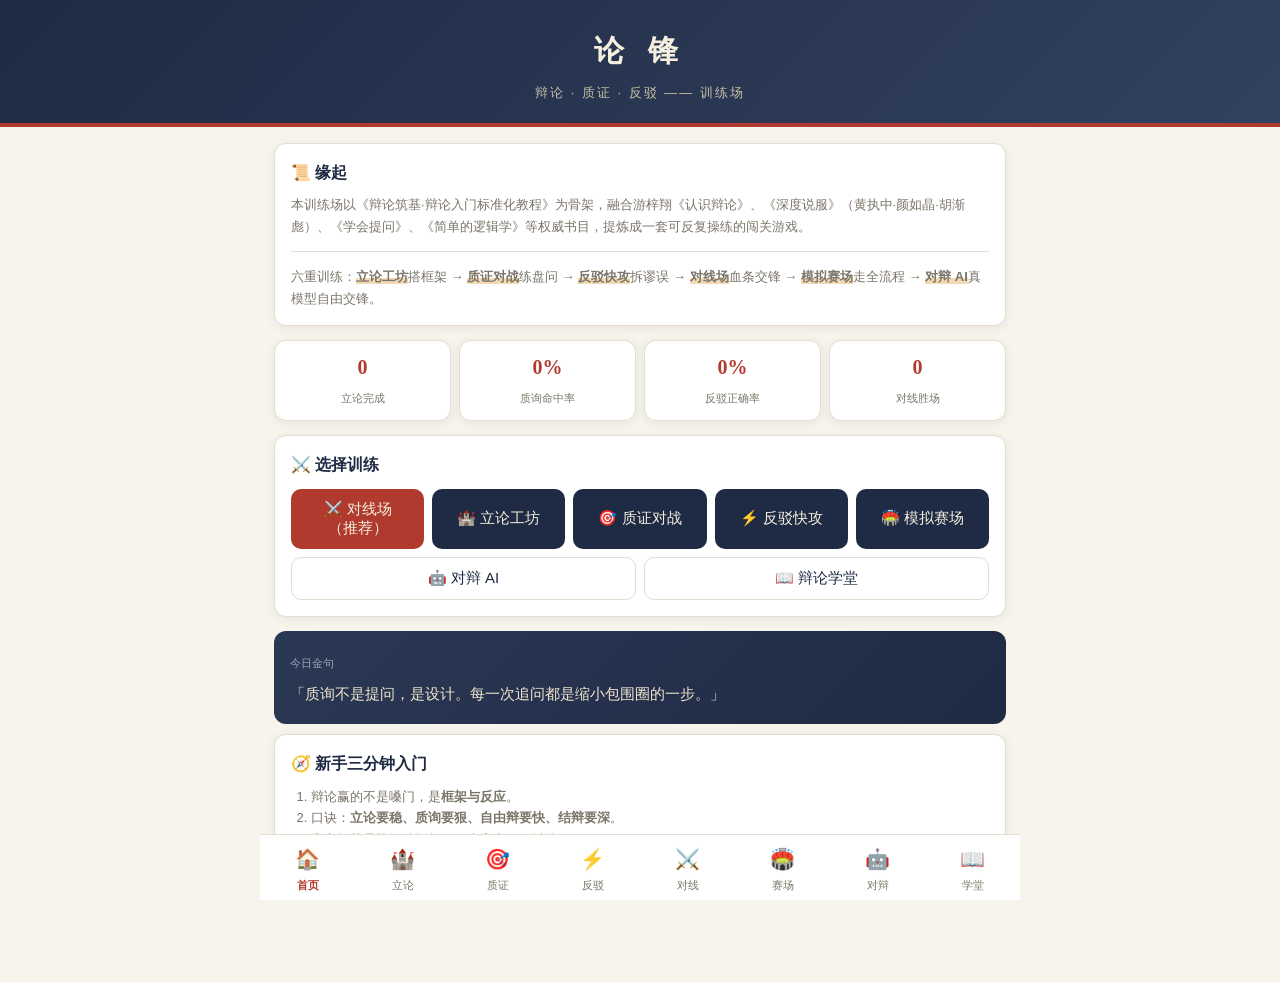
==== commit e060fd82: "feat: duel arena with HP/combo/timer interactivity" ====
--- a/debate/index.html
+++ b/debate/index.html
@@ -77,7 +77,7 @@
 .opt.wrong{background:#fdeeea;border-color:var(--cinnabar);color:var(--cinnabar)}
 .opt:disabled{cursor:default;opacity:.9}
 /* 表单 */
-textarea,input[type=text],select{
+textarea,input[type=text],input[type=password],select{
   width:100%;font-family:inherit;font-size:14px;padding:10px 12px;border:1px solid var(--line);
   border-radius:10px;background:#fff;color:var(--ink);outline:none;resize:vertical;
 }
@@ -167,6 +167,28 @@
 .result-hero{text-align:center;padding:18px 0}
 .result-hero .big{font-size:40px}
 .result-hero h3{font-family:"Songti SC",serif;font-size:20px;margin:6px 0}
+/* ===== 对线场 & 限时 ===== */
+.hp-wrap{display:flex;align-items:center;gap:8px;margin-bottom:8px;position:relative}
+.hp-name{font-size:12px;width:58px;font-weight:600;flex-shrink:0}
+.hp-bar{flex:1;height:13px;background:#eee6d8;border-radius:8px;overflow:hidden}
+.hp-fill{height:100%;border-radius:8px;transition:width .5s ease}
+.hp-fill.me{background:linear-gradient(90deg,#2e7d5b,#5aa97e)}
+.hp-fill.foe{background:linear-gradient(90deg,#b03a2e,#d96a55)}
+.hp-fill.low{background:linear-gradient(90deg,#8f9aa8,#b6c0cd)}
+.hp-num{font-size:12px;width:36px;text-align:right;font-family:Menlo,monospace;flex-shrink:0}
+.dmg{position:absolute;right:44px;top:-8px;font-family:"Songti SC",serif;font-weight:700;font-size:22px;pointer-events:none;animation:floatUp 1s ease forwards;z-index:5}
+.dmg.me{color:var(--cinnabar)} .dmg.foe{color:var(--green)}
+@keyframes floatUp{0%{opacity:1;transform:translateY(0)}100%{opacity:0;transform:translateY(-30px)}}
+@keyframes shake{0%,100%{transform:translateX(0)}25%{transform:translateX(-6px)}50%{transform:translateX(5px)}75%{transform:translateX(-3px)}}
+.shake{animation:shake .4s ease}
+.timebar{height:6px;background:#eee6d8;border-radius:3px;overflow:hidden;margin:6px 0 4px}
+.timebar i{display:block;height:100%;width:100%;background:var(--green);border-radius:3px}
+.timebar i.danger{background:var(--cinnabar)}
+.time-lbl{text-align:center;font-size:12px;color:var(--muted);font-family:Menlo,monospace}
+.chips{display:flex;flex-wrap:wrap;gap:6px;margin:8px 0}
+.chips button{font-size:12px;padding:6px 10px;border-radius:16px;background:#f2efe6;border:1px solid var(--line);color:var(--ink);font-family:inherit;cursor:pointer}
+.streak-badge{display:inline-block;background:#fdeeea;color:var(--cinnabar);border:1px solid #f3cfc8;border-radius:14px;font-size:12px;padding:1px 9px;margin-left:6px}
+.rank-big{font-family:"Songti SC",serif;font-size:52px;color:var(--cinnabar);line-height:1.2}
 </style>
 </head>
 <body>
@@ -183,17 +205,19 @@
     <h3>📜 缘起</h3>
     <p class="small">本训练场以《辩论筑基·辩论入门标准化教程》为骨架，融合游梓翔《认识辩论》、《深度说服》（黄执中·颜如晶·胡渐彪）、《学会提问》、《简单的逻辑学》等权威书目，提炼成一套可反复操练的闯关游戏。</p>
     <div class="divider"></div>
-    <p class="small">五重训练：<span class="hl">立论工坊</span>搭框架 → <span class="hl">质证对战</span>练盘问 → <span class="hl">反驳快攻</span>拆谬误 → <span class="hl">模拟赛场</span>走全流程 → <span class="hl">对辩 AI</span>真模型自由交锋。</p>
+    <p class="small">六重训练：<span class="hl">立论工坊</span>搭框架 → <span class="hl">质证对战</span>练盘问 → <span class="hl">反驳快攻</span>拆谬误 → <span class="hl">对线场</span>血条交锋 → <span class="hl">模拟赛场</span>走全流程 → <span class="hl">对辩 AI</span>真模型自由交锋。</p>
   </div>
   <div class="scorebar" id="homeScores">
     <div class="s"><b id="hs1">0</b><span>立论完成</span></div>
     <div class="s"><b id="hs2">0%</b><span>质询命中率</span></div>
     <div class="s"><b id="hs3">0%</b><span>反驳正确率</span></div>
+    <div class="s"><b id="hs4">0</b><span>对线胜场</span></div>
   </div>
   <div class="card">
     <h3>⚔️ 选择训练</h3>
     <div class="btn-row">
-      <button class="accent" onclick="go('forge')">🏰 立论工坊</button>
+      <button class="accent" onclick="go('duel')">⚔️ 对线场（推荐）</button>
+      <button onclick="go('forge')">🏰 立论工坊</button>
       <button onclick="go('cross')">🎯 质证对战</button>
       <button onclick="go('flash')">⚡ 反驳快攻</button>
       <button onclick="go('arena')">🏟️ 模拟赛场</button>
@@ -291,8 +315,11 @@
     <div class="scorebar">
       <div class="s"><b id="crossRound">1/2</b><span>回合</span></div>
       <div class="s"><b id="crossHit">0</b><span>命中</span></div>
+      <div class="s"><b id="crossStreak">0</b><span>连击</span></div>
     </div>
     <div class="card">
+      <div class="timebar"><i id="crossTimeFill"></i></div>
+      <div class="time-lbl" id="crossTimeLbl"></div>
       <div class="speech opponent" id="crossOppSpeech"></div>
     </div>
     <div class="card" id="crossAttackCard">
@@ -321,8 +348,11 @@
     <div class="scorebar">
       <div class="s"><b id="flashIdx">1</b><span>题号</span></div>
       <div class="s"><b id="flashRight">0</b><span>正确</span></div>
+      <div class="s"><b id="flashStreak">0</b><span>连击</span></div>
     </div>
     <div class="card">
+      <div class="timebar"><i id="flashTimeFill"></i></div>
+      <div class="time-lbl" id="flashTimeLbl"></div>
       <div class="speech opponent" id="flashSpeech"></div>
     </div>
     <div class="card">
@@ -415,6 +445,35 @@
       <button class="ghost" onclick="aiJudge()">请评委复盘</button>
     </div>
     <p class="small" id="aiStatus" style="white-space:pre-wrap;margin-top:8px"></p>
+  </div>
+</section>
+
+<!-- ================= 对线场 ================= -->
+<section id="duel">
+  <h2 class="page-title">⚔️ 对线场</h2>
+  <p class="page-desc">本地辩手 AI 连环出招，<b>你自由打字还击</b>。引擎识别你的刀法——拆定义、拆判准、拆逻辑、要数据、举反例、归谬、让步收割——命中越多越准，对方掉血越多；同一种刀法重复用，伤害递减，逼你换招。超时会挨打。</p>
+  <div id="duelSelect">
+    <div class="card"><h3>① 选择辩题</h3><select id="duelTopic"></select></div>
+    <div class="card"><h3>② 选择你的持方（对方持相反立场）</h3>
+      <div class="pill-nav" id="duelSide"><button data-s="pro" class="on">我打正方</button><button data-s="con">我打反方</button></div>
+    </div>
+    <div class="btn-row"><button class="accent" onclick="duelStart()">开局对线</button></div>
+  </div>
+  <div id="duelPlay" style="display:none">
+    <div class="card" id="duelHpCard">
+      <div class="hp-wrap" id="foeHpWrap"><div class="hp-name">对方辩手</div><div class="hp-bar"><div class="hp-fill foe" id="foeHp" style="width:100%"></div></div><div class="hp-num" id="foeHpNum">100</div></div>
+      <div class="hp-wrap" id="meHpWrap"><div class="hp-name">你</div><div class="hp-bar"><div class="hp-fill me" id="meHp" style="width:100%"></div></div><div class="hp-num" id="meHpNum">100</div></div>
+      <div class="small" id="duelRoundLbl" style="text-align:center">第 1 回合</div>
+    </div>
+    <div id="duelLog"></div>
+    <div class="card" id="duelInputCard" style="display:none">
+      <div class="timebar"><i id="duelTimeFill"></i></div>
+      <div class="time-lbl" id="duelTimeLbl"></div>
+      <div class="chips" id="duelChips"></div>
+      <textarea id="duelInput" rows="3" placeholder="自由还击：点名对方概念、拆它的逻辑链、要数据、举反例、归谬……越准越疼"></textarea>
+      <div class="btn-row"><button class="accent" onclick="duelStrike()">出招</button></div>
+    </div>
+    <div class="btn-row" id="duelNextRow" style="display:none"><button class="accent" id="duelNextBtn" onclick="duelNext()">继续</button></div>
   </div>
 </section>
 
@@ -443,6 +502,7 @@
   <a href="#" data-page="forge"><span class="ic">🏰</span>立论</a>
   <a href="#" data-page="cross"><span class="ic">🎯</span>质证</a>
   <a href="#" data-page="flash"><span class="ic">⚡</span>反驳</a>
+  <a href="#" data-page="duel"><span class="ic">⚔️</span>对线</a>
   <a href="#" data-page="arena"><span class="ic">🏟️</span>赛场</a>
   <a href="#" data-page="ai"><span class="ic">🤖</span>对辩</a>
   <a href="#" data-page="school"><span class="ic">📖</span>学堂</a>
@@ -992,6 +1052,7 @@
 store.forgeCount = store.forgeCount || 0;
 store.cross = store.cross || {hit:0, total:0};
 store.flash = store.flash || {right:0, total:0};
+store.duel = store.duel || {win:0, total:0};
 
 function go(page){
   document.querySelectorAll("section").forEach(s=>s.classList.remove("active"));
@@ -1007,6 +1068,7 @@
   $("hs1").textContent = store.forgeCount;
   $("hs2").textContent = store.cross.total ? Math.round(store.cross.hit/store.cross.total*100)+"%" : "0%";
   $("hs3").textContent = store.flash.total ? Math.round(store.flash.right/store.flash.total*100)+"%" : "0%";
+  $("hs4").textContent = store.duel.win;
 }
 /* 每日金句：按日期轮换 */
 (function(){
@@ -1043,6 +1105,7 @@
   $("forgeTopic").innerHTML = opts;
   $("crossTopic").innerHTML = opts;
   $("arenaTopic").innerHTML = opts;
+  $("duelTopic").innerHTML = opts;
 }
 fillTopicSelects();
 const forgeGetSide = pillSelect("forgeSide", s=>{
@@ -1150,12 +1213,34 @@
   {k:"evi",  n:"拆论据",  hint:"要求出示数据或指出证据缺陷。例句：「这个判断的数据来源是？样本多大？」"},
   {k:"val",  n:"拆价值",  hint:"质疑对方的价值前提。例句：「您方默认 XX 比 YY 更重要，这个前提本身有争议吧？」"}
 ];
-let cross = {topicIdx:0, side:"pro", round:0, hit:0, cur:null};
+let cross = {topicIdx:0, side:"pro", round:0, hit:0, streak:0, best:0, cur:null, timer:null, remain:0};
+const CROSS_TIME = 40;
 const crossGetSide = pillSelect("crossSide", s=>{});
+function crossTimerStart(){
+  clearInterval(cross.timer);
+  cross.remain = CROSS_TIME;
+  crossTimerRender();
+  cross.timer = setInterval(()=>{
+    cross.remain--;
+    crossTimerRender();
+    if(cross.remain<=0){ clearInterval(cross.timer); cross.timer=null; crossTimeout(); }
+  },1000);
+}
+function crossTimerRender(){
+  const f = $("crossTimeFill");
+  f.style.width = (cross.remain/CROSS_TIME*100)+"%";
+  f.classList.toggle("danger", cross.remain<=10);
+  $("crossTimeLbl").textContent = `⏱ ${cross.remain}s 内完成「选维度 + 写质询」——法庭盘问不等人`;
+}
+function crossTimeout(){
+  if(!$("crossPlay").offsetParent) return;
+  cross.streak = 0;
+  crossAsk(true);
+}
 function crossStart(){
   cross.topicIdx = +$("crossTopic").value;
   cross.side = crossGetSide();
-  cross.round = 0; cross.hit = 0;
+  cross.round = 0; cross.hit = 0; cross.streak = 0; cross.best = 0;
   $("crossSelect").style.display = "none";
   $("crossPlay").style.display = "block";
   crossRound();
@@ -1168,6 +1253,7 @@
   cross.hitThis = 0;
   $("crossRound").textContent = (cross.round+1)+"/"+tp[oppSide].points.length;
   $("crossHit").textContent = cross.hit;
+  $("crossStreak").textContent = cross.streak;
   $("crossOppSpeech").innerHTML = `<div class="who">对方${oppSide==="pro"?"正方":"反方"}辩手</div>${pt.t}`;
   $("crossFeedback").style.display = "none";
   $("crossNextRow").style.display = "none";
@@ -1175,6 +1261,7 @@
   $("crossAttackCard").style.display = "block";
   $("crossOpts").innerHTML = DIMS.map((d,i)=>
     `<button class="opt" data-k="${d.k}" onclick="crossPick(${i})"><b>${d.n}</b></button>`).join("");
+  crossTimerStart();
   window.scrollTo({top:document.body.scrollHeight, behavior:"smooth"});
 }
 function crossPick(i){
@@ -1196,21 +1283,30 @@
   $("crossWriteCard").dataset.hit = hit ? "1":"0";
   $("crossInput").value = "";
 }
-function crossAsk(){
-  const hit = $("crossWriteCard").dataset.hit==="1";
-  const q = $("crossInput").value.trim();
+function crossAsk(timeout){
+  if(cross.timer){ clearInterval(cross.timer); cross.timer=null; }
+  const hit = !timeout && $("crossWriteCard").dataset.hit==="1";
+  const q = timeout ? "" : $("crossInput").value.trim();
   const who = cross.side==="pro"?"反方":"正方";
   const resp = hit ? cross.cur.concede : cross.cur.defense;
-  store.cross.total += 0; /* 已计 */
+  if(hit){
+    cross.hit++; cross.streak++;
+    cross.best = Math.max(cross.best, cross.streak);
+  } else {
+    cross.streak = 0;
+  }
+  $("crossHit").textContent = cross.hit;
+  $("crossStreak").textContent = cross.streak;
   $("crossWriteCard").style.display="none";
   const fb = $("crossFeedback");
   fb.style.display="block";
+  const streakHtml = cross.streak>=2 ? ` <span class="streak-badge">🔥 ${cross.streak} 连击</span>` : "";
   fb.innerHTML = `
     <div class="feedback ${hit?"good":"bad"}">
-      <b>${hit?"✔ 质询有效":"✘ 攻击偏了"}</b> —— ${hit?"对方被迫让步，立刻收割战果。":"该维度恰是对方的稳固处，切换维度再攻。"}
+      <b>${timeout?"⏰ 超时":hit?"✔ 质询有效":"✘ 攻击偏了"}</b> —— ${timeout?"盘问窗口关闭，对方从容而过。":hit?"对方被迫让步，立刻收割战果。":"该维度恰是对方的稳固处，切换维度再攻。"}${streakHtml}
     </div>
     <div class="speech" style="border-left-color:var(--gold)">
-      <div class="who">你的质询</div>${q||"<i class='small'>（口头质询，未记录）</i>"}
+      <div class="who">你的质询</div>${q||"<i class='small'>（超时，未记录质询）</i>"}
     </div>
     <div class="speech opponent">
       <div class="who">对方${who}辩手</div>${resp}
@@ -1237,7 +1333,7 @@
       <div class="card result-hero">
         <div class="big">🎯</div>
         <h3>质证战报</h3>
-        <p>本场命中 <b style="color:var(--cinnabar);font-size:22px">${cross.hit} / ${tp[oppSide].points.length}</b></p>
+        <p>本场命中 <b style="color:var(--cinnabar);font-size:22px">${cross.hit} / ${tp[oppSide].points.length}</b>${cross.best>=2?` · 最高 <span class="combo-txt">${cross.best} 连击</span>`:""}</p>
         <p class="small">历史命中率 ${pct}%　·　质询五步：设陷阱 → 逼表态 → 抓矛盾 → 缩小包围 → 确认战果</p>
         <div class="btn-row" style="max-width:340px;margin:16px auto 0">
           <button class="accent" onclick="location.reload()">再战一场</button>
@@ -1250,7 +1346,29 @@
 /* =====================================================
    模块三：反驳快攻
 ===================================================== */
-let flash = {idx:0, right:0, order:[]};
+let flash = {idx:0, right:0, streak:0, best:0, order:[], timer:null, remain:0};
+const FLASH_TIME = 20;
+function flashTimerStart(){
+  clearInterval(flash.timer);
+  flash.remain = FLASH_TIME;
+  flashTimerRender();
+  flash.timer = setInterval(()=>{
+    flash.remain--;
+    flashTimerRender();
+    if(flash.remain<=0){ clearInterval(flash.timer); flash.timer=null; flashTimeout(); }
+  },1000);
+}
+function flashTimerRender(){
+  const f = $("flashTimeFill");
+  f.style.width = (flash.remain/FLASH_TIME*100)+"%";
+  f.classList.toggle("danger", flash.remain<=6);
+  $("flashTimeLbl").textContent = `⏱ ${flash.remain}s —— 反驳是抢答，慢一步战场就没了`;
+}
+function flashTimeout(){
+  if(!$("flashPlay").offsetParent) return;
+  flash.streak = 0;
+  flashPick(-1);
+}
 function flashShuffle(){
   flash.order = FLASH_POOL.map((_,i)=>i).sort(()=>Math.random()-0.5);
 }
@@ -1259,26 +1377,37 @@
   const item = FLASH_POOL[flash.order[flash.idx]];
   $("flashIdx").textContent = flash.idx+1;
   $("flashRight").textContent = flash.right;
+  $("flashStreak").textContent = flash.streak;
   $("flashSpeech").innerHTML = `<div class="who">对方辩手</div>${item.s}`;
   $("flashOpts").innerHTML = item.opts.map((o,i)=>
     `<button class="opt" data-i="${i}" onclick="flashPick(${i})">${o}</button>`).join("");
   $("flashWriteCard").style.display="none";
   $("flashFeedback").style.display="none";
   $("flashNextRow").style.display="none";
+  flashTimerStart();
 }
 function flashPick(i){
+  if(flash.timer){ clearInterval(flash.timer); flash.timer=null; }
   const item = FLASH_POOL[flash.order[flash.idx]];
+  const timeout = i===-1;
   document.querySelectorAll("#flashOpts .opt").forEach(b=>{
     b.disabled=true;
     if(+b.dataset.i===item.c) b.classList.add("correct");
-    else if(+b.dataset.i===i) b.classList.add("wrong");
+    else if(!timeout && +b.dataset.i===i) b.classList.add("wrong");
   });
-  const ok = i===item.c;
+  const ok = !timeout && i===item.c;
   store.flash.total++;
-  if(ok) store.flash.right++;
+  if(ok){ store.flash.right++; flash.streak++; flash.best=Math.max(flash.best,flash.streak); }
+  else flash.streak = 0;
   saveStore(store);
+  $("flashRight").textContent = flash.right;
+  $("flashStreak").textContent = flash.streak;
   $("flashWriteCard").style.display="block";
   $("flashWriteCard").dataset.ok = ok?"1":"0";
+  if(!ok){
+    const why = timeout ? "超时未答——自由辩里沉默等于丢战场。" : "手段选偏了，看解析找正确的刀。";
+    $("flashTimeLbl").textContent = why;
+  }
 }
 function flashSubmit(){
   const item = FLASH_POOL[flash.order[flash.idx]];
@@ -1288,7 +1417,7 @@
   const fb = $("flashFeedback");
   fb.style.display="block";
   fb.innerHTML = `
-    <div class="feedback ${ok?"good":"bad"}"><b>${ok?"✔ 手段选对了":"✘ 手段偏了"}</b>　<span class="small">${item.why}</span></div>
+    <div class="feedback ${ok?"good":"bad"}"><b>${ok?"✔ 手段选对了":"✘ 手段偏了"}</b>${ok&&flash.streak>=2?` <span class="streak-badge">🔥 ${flash.streak} 连击</span>`:""}　<span class="small">${item.why}</span></div>
     ${my?`<div class="speech" style="border-left-color:var(--gold)"><div class="who">你的反驳</div>${my}</div>`:""}
     <div class="card" style="background:#f8f5ec">
       <h3 style="font-size:14px">🗡️ 参考反驳</h3>
@@ -1301,21 +1430,25 @@
   if(flash.idx < FLASH_POOL.length){
     flashRound();
   } else {
+    clearInterval(flash.timer);
     const pct = store.flash.total ? Math.round(store.flash.right/store.flash.total*100):0;
+    const rank = flash.right>=FLASH_POOL.length*0.9 ? "S" : flash.right>=FLASH_POOL.length*0.7 ? "A" : flash.right>=FLASH_POOL.length*0.5 ? "B" : "C";
+    const rankCmt = {S:"快、准、狠——谬误一出现你的刀已经出鞘了。",A:"反应在线，个别手段判断还差火候，复盘错题即可。",B:"手段认得但不熟，去学堂把谬误清单再过一遍。",C:"先别抢时间，把十道题的解析逐条读完再来。"}[rank];
     $("flashPlay").innerHTML = `
       <div class="card result-hero">
-        <div class="big">⚡</div>
+        <div class="rank-big">${rank}</div>
         <h3>快攻战报</h3>
-        <p>本轮正确 <b style="color:var(--cinnabar);font-size:22px">${flash.right} / ${FLASH_POOL.length}</b></p>
+        <p>本轮正确 <b style="color:var(--cinnabar);font-size:22px">${flash.right} / ${FLASH_POOL.length}</b>${flash.best>=2?` · 最高 <span class="combo-txt">${flash.best} 连击</span>`:""}</p>
+        <p class="small">${rankCmt}</p>
         <p class="small">历史正确率 ${pct}%　·　有效反驳三思路：做批判者而非杠精、归谬致胜、受身反击</p>
         <div class="btn-row" style="max-width:340px;margin:16px auto 0">
           <button class="accent" onclick="flashRestart()">换序再练</button>
-          <button class="secondary" onclick="go('school')">去学堂复盘</button>
+          <button class="secondary" onclick="go('duel')">去对线场实战</button>
         </div>
       </div>`;
   }
 }
-function flashRestart(){ flash.idx=0; flash.right=0; flashShuffle(); flashRound(); }
+function flashRestart(){ flash.idx=0; flash.right=0; flash.streak=0; flash.best=0; flashShuffle(); flashRound(); }
 flashRound();
 
 /* =====================================================
@@ -1418,6 +1551,238 @@
 })();
 
 /* =====================================================
+   模块四点五：对线场（本地自由交锋引擎）
+===================================================== */
+const MOVES = [
+  {k:"def",   n:"拆定义",   re:/定义|概念|偷换|边界|什么叫|什么算|包不包含|界定|单方/},
+  {k:"std",   n:"拆判准",   re:/判准|标准|比较|衡量|排序|尺度|更重要|优先.{0,8}(指|是)/},
+  {k:"logic", n:"拆逻辑",   re:/逻辑|推导|链条|环节|跳跃|前提|中间|凭什么|必然|就能推出/},
+  {k:"evi",   n:"拆论据",   re:/数据|来源|样本|比例|证据|出处|统计|多大|调研|实证/},
+  {k:"counter",n:"举反例",  re:/反例|比如|例如|假如|举例|难道|曾有|如果.{0,14}呢/},
+  {k:"guiniu",n:"归谬",     re:/照此|按你方|按您的|岂不是|是不是也|那么.{0,12}也/},
+  {k:"shouge",n:"让步收割", re:/就算|即便|即使|退一步|姑且|承认.{0,12}但/}
+];
+const DUEL_CHIPS = [
+  "请问对方辩友，您方所说的概念包不包含另一种情形？",
+  "从这一点推到结论，中间靠什么环节？这个环节您方论证了吗？",
+  "这个判断的数据来源是？样本多大？",
+  "照此逻辑，岂不是另一种情形也得成立？",
+  "就算退一步承认您方所说，又如何推出最终结论？",
+  "您方用时间先后还是利弊大小作标准？标准不同结论就变了。"
+];
+const FOE_TAUNT = ["这个攻法我们备过赛——下一个。","您方再想想，我方论点还站着。","别绕圈子，打到点子上。"];
+const FOE_WAVER = ["……有点意思，我方需要收紧表述。","这一问不容易答，容我换个说法。","您方抓住了外围，但核心还稳。"];
+function quotedTerms(s){
+  const out=[]; const re=/“([^”]{2,8})”/g; let m;
+  while((m=re.exec(s)) && out.length<4) out.push(m[1]);
+  return out;
+}
+function duelEsc(s){ return s.replace(/&/g,"&amp;").replace(/</g,"&lt;").replace(/>/g,"&gt;"); }
+let duel = {topicIdx:0, side:"pro", round:0, rounds:4, meHp:100, foeHp:100, combo:0, bestCombo:0, bestHit:0, moveUse:{}, timer:null, remain:0, cur:null, terms:[], over:false};
+const duelGetSide = pillSelect("duelSide", s=>{});
+function duelHpRender(who){
+  const isMe = who==="me";
+  const hp = isMe ? duel.meHp : duel.foeHp;
+  const el = $(isMe?"meHp":"foeHp"), num = $(isMe?"meHpNum":"foeHpNum");
+  el.style.width = Math.max(0,hp)+"%";
+  el.classList.toggle("low", hp<=25);
+  num.textContent = Math.max(0,hp);
+}
+function duelDmgPop(who, n){
+  const wrap = $(who==="me"?"meHpWrap":"foeHpWrap");
+  const d = document.createElement("span");
+  d.className = "dmg "+(who==="me"?"me":"foe");
+  d.textContent = (who==="me"?"-":"-")+n;
+  wrap.appendChild(d);
+  setTimeout(()=>d.remove(), 1100);
+}
+function duelSay(who, text, label){
+  const div = document.createElement("div");
+  div.className = "speech"+(who==="foe"?" opponent":"");
+  div.style.borderLeftColor = who==="gold" ? "var(--gold)" : (who==="me"?"var(--gold)":"");
+  div.innerHTML = `<div class="who">${label||""}</div>${duelEsc(text)}`;
+  $("duelLog").appendChild(div);
+  return div;
+}
+function duelFeedback(html, cls){
+  const div = document.createElement("div");
+  div.className = "feedback "+(cls||"bad");
+  div.innerHTML = html;
+  $("duelLog").appendChild(div);
+}
+function duelStart(){
+  duel.topicIdx = +$("duelTopic").value;
+  duel.side = duelGetSide();
+  duel.round = 0; duel.meHp = 100; duel.foeHp = 100;
+  duel.combo = 0; duel.bestCombo = 0; duel.bestHit = 0; duel.moveUse = {}; duel.over = false;
+  $("duelSelect").style.display = "none";
+  $("duelPlay").style.display = "block";
+  $("duelLog").innerHTML = "";
+  duelHpRender("me"); duelHpRender("foe");
+  duelChipsRender();
+  duelRound();
+}
+function duelChipsRender(){
+  $("duelChips").innerHTML = DUEL_CHIPS.map(c=>`<button onclick="duelChip(this)">${c.slice(0,14)}…</button>`).join("");
+}
+function duelChip(btn){
+  const idx = [...btn.parentNode.children].indexOf(btn);
+  $("duelInput").value = DUEL_CHIPS[idx];
+  $("duelInput").focus();
+}
+function duelRound(){
+  const tp = TOPICS[duel.topicIdx];
+  const oppSide = duel.side==="pro" ? "con" : "pro";
+  const pts = tp[oppSide].points;
+  const pt = pts[duel.round % pts.length];
+  duel.cur = pt;
+  duel.terms = quotedTerms(pt.t);
+  const escalation = duel.round >= pts.length ? "（我方再强调——）" : "";
+  duelSay("foe", escalation+pt.t, `对方${oppSide==="pro"?"正方":"反方"}辩手 · 第 ${duel.round+1} 招`);
+  $("duelRoundLbl").textContent = `第 ${duel.round+1} / ${duel.rounds} 回合 · 连击 ${duel.combo}`;
+  $("duelInput").value = "";
+  $("duelInputCard").style.display = "block";
+  $("duelNextRow").style.display = "none";
+  duelTimerStart(45);
+  window.scrollTo({top:document.body.scrollHeight, behavior:"smooth"});
+}
+function duelTimerStart(sec){
+  clearInterval(duel.timer);
+  duel.remain = sec;
+  duelTimerRender();
+  duel.timer = setInterval(()=>{
+    duel.remain--;
+    duelTimerRender();
+    if(duel.remain<=0){
+      clearInterval(duel.timer); duel.timer=null;
+      duelTimeout();
+    }
+  }, 1000);
+}
+function duelTimerRender(){
+  const f = $("duelTimeFill");
+  f.style.width = (duel.remain/45*100)+"%";
+  f.classList.toggle("danger", duel.remain<=10);
+  $("duelTimeLbl").textContent = `⏱ 剩余 ${duel.remain} 秒——快出招`;
+}
+function duelTimeout(){
+  if(!$("duelInputCard").offsetParent) return;
+  duel.combo = 0;
+  duel.meHp = Math.max(0, duel.meHp-14);
+  duelHpRender("me"); duelDmgPop("me", 14);
+  $("duelHpCard").classList.add("shake"); setTimeout(()=>$("duelHpCard").classList.remove("shake"),450);
+  duelSay("foe", "时间到都不还手？那我方继续推进论点——"+FOE_TAUNT[duel.round%FOE_TAUNT.length], "对方辩手");
+  duelFeedback("⏰ <b>超时挨打</b>：对方攻击落在无人防守之地，你方 -14 血。自由辩先答后问、短句快反，宁可错不可停。", "bad");
+  duelAfterExchange();
+}
+function scoreReply(txt){
+  const t = txt.trim();
+  const res = {score:0, moves:[], notes:[], quote:false};
+  if(t.length<6){ res.notes.push("发言太短，不构成有效攻击"); return res; }
+  res.score += 10;
+  if(/[？?]/.test(t)){ res.score += 8; res.notes.push("封闭式提问，逼对方表态 +8"); }
+  const hitTerm = duel.terms.find(term=>t.includes(term));
+  if(hitTerm){ res.score += 15; res.quote = true; res.notes.push(`点名对方核心概念「${hitTerm}」 +15`); }
+  const lenBonus = t.length>=15 && t.length<=150 ? 5 : 0;
+  res.score += lenBonus;
+  MOVES.forEach(m=>{
+    if(m.re.test(t)){
+      const used = duel.moveUse[m.k]||0;
+      duel.moveUse[m.k] = used+1;
+      res.moves.push(m.n);
+      const gain = used===0 ? 20 : used===1 ? 10 : 5;
+      res.score += gain;
+      res.notes.push(`刀法「${m.n}」${used===0?"精准命中 +20":used===1?"再用 +10":"重复出招，伤害递减 +5"}`);
+    }
+  });
+  if(res.moves.length===0 && !res.quote){ res.notes.push("没有识别到任何攻击手段——先拆逻辑、再要证据，别只表态"); }
+  return res;
+}
+function duelStrike(){
+  if(duel.timer){ clearInterval(duel.timer); duel.timer=null; }
+  const txt = $("duelInput").value.trim();
+  const r = scoreReply(txt);
+  const heavy = r.score>=55, hit = r.score>=30;
+  duelSay("me", txt||"……", "你的还击");
+  if(heavy){
+    const dmg = Math.min(40, 24 + duel.combo*5);
+    duel.combo++;
+    duel.bestCombo = Math.max(duel.bestCombo, duel.combo);
+    duel.foeHp = Math.max(0, duel.foeHp-dmg);
+    duel.bestHit = Math.max(duel.bestHit, r.score);
+    duelHpRender("foe"); duelDmgPop("foe", dmg);
+    $("duelHpCard").classList.add("shake"); setTimeout(()=>$("duelHpCard").classList.remove("shake"),450);
+    foeLine = duel.cur.concede || "……这一刀确实疼，我方调整表述。";
+    duelSay("foe", foeLine, `对方辩手${duel.combo>=2?` · <span class="combo-txt">${duel.combo} 连击！</span>`:""}`);
+    duelFeedback(`<b>✔ 重击命中</b>（杀伤 ${dmg}）<br>${r.notes.map(n=>"· "+n).join("<br>")}`, "good");
+  } else if(hit){
+    const dmg = 12 + duel.combo*2;
+    duel.combo++;
+    duel.bestCombo = Math.max(duel.bestCombo, duel.combo);
+    duel.foeHp = Math.max(0, duel.foeHp-dmg);
+    duel.bestHit = Math.max(duel.bestHit, r.score);
+    duelHpRender("foe"); duelDmgPop("foe", dmg);
+    duelSay("foe", FOE_WAVER[duel.round%FOE_WAVER.length], "对方辩手");
+    duelFeedback(`<b>△ 有效攻击</b>（杀伤 ${dmg}）<br>${r.notes.map(n=>"· "+n).join("<br>")}<br><span class="small">伤而不倒——追问要形成连环：逼表态 → 抓矛盾 → 收战果。</span>`, "good");
+  } else {
+    const dmg = 12;
+    duel.combo = 0;
+    duel.meHp = Math.max(0, duel.meHp-dmg);
+    duelHpRender("me"); duelDmgPop("me", dmg);
+    $("duelHpCard").classList.add("shake"); setTimeout(()=>$("duelHpCard").classList.remove("shake"),450);
+    duelSay("foe", duel.cur.defense || FOE_TAUNT[duel.round%FOE_TAUNT.length], "对方辩手反击");
+    duelFeedback(`<b>✘ 攻击落空</b>：你方 -${dmg} 血<br>${r.notes.map(n=>"· "+n).join("<br>")}`, "bad");
+  }
+  duelAfterExchange();
+}
+function duelAfterExchange(){
+  $("duelInputCard").style.display = "none";
+  if(duel.foeHp<=0 || duel.meHp<=0 || duel.round>=duel.rounds-1){
+    duelEnd();
+    return;
+  }
+  $("duelNextBtn").textContent = `续战（第 ${duel.round+2} 回合）`;
+  $("duelNextRow").style.display = "flex";
+  window.scrollTo({top:document.body.scrollHeight, behavior:"smooth"});
+}
+function duelNext(){
+  duel.round++;
+  duelRound();
+}
+function duelEnd(){
+  duel.over = true;
+  const win = duel.foeHp<=0 && duel.meHp>0;
+  const lose = duel.meHp<=0;
+  const dealt = 100-duel.foeHp, taken = 100-duel.meHp;
+  let rank = "C";
+  if(win && duel.meHp>=70) rank="S";
+  else if(win) rank="A";
+  else if(!lose && dealt>=taken) rank="B";
+  store.duel.total++;
+  if(win) store.duel.win++;
+  saveStore(store);
+  const comment = {
+    S:"行云流水：点名概念、连环追问、归谬收割全都用上了，这就是比赛级自由辩。",
+    A:"胜势明显。若能在重击后立刻「收割战果」——用一句话总结让步、转向下一战场——就是 S 级。",
+    B:"有来有回。问题多在「攻了但不狠」：命中后要连环追问，一次质询问到底。",
+    C:"光说不拆，等于没攻。先记住三板斧：要定义、要环节、要数据。"
+  }[rank];
+  $("duelPlay").innerHTML = `
+    <div class="card result-hero">
+      <div class="rank-big">${rank}</div>
+      <h3>${win?"⚔️ 对方辩手败退":lose?"🛡️ 我方防线失守":"🤝 势均力敌"}</h3>
+      <p>输出伤害 <b style="color:var(--green)">${dealt}</b> · 承受伤害 <b style="color:var(--cinnabar)">${taken}</b> · 最高连击 <b>${duel.bestCombo}</b></p>
+      <p class="small">${comment}</p>
+      <p class="small">对线胜场 ${store.duel.win} / ${store.duel.total} · 用过的刀法：${Object.keys(duel.moveUse).map(k=>MOVES.find(m=>m.k===k).n+"×"+duel.moveUse[k]).join("、")||"无"}</p>
+      <div class="btn-row" style="max-width:340px;margin:16px auto 0">
+        <button class="accent" onclick="location.reload()">再战一场</button>
+        <button class="secondary" onclick="go('ai')">上真模型对辩</button>
+      </div>
+    </div>`;
+  window.scrollTo({top:document.body.scrollHeight, behavior:"smooth"});
+}
+
+/* =====================================================
    辩论学堂
 ===================================================== */
 (function buildSchool(){
